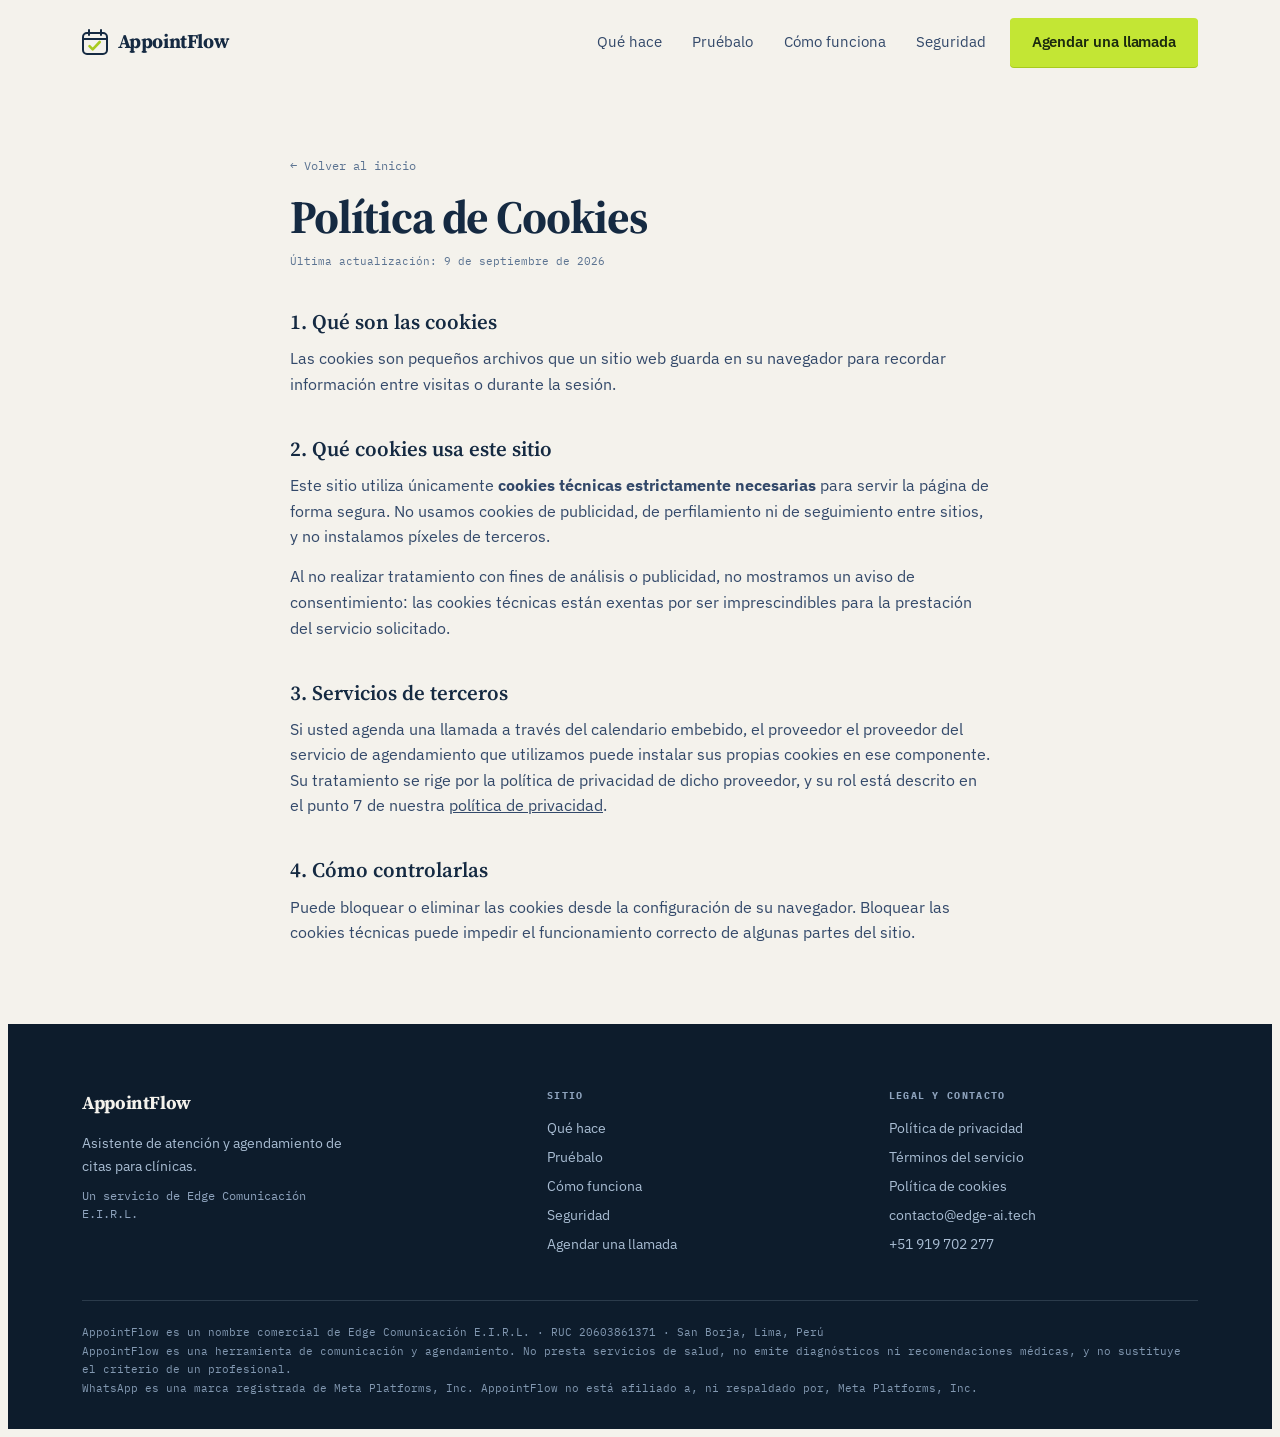
==== cookies/index.html @ dd07173b "feat: sitio público de AppointFlow Sitio estático en español para appointflow.edge-ai.tech: portada " ====
<!doctype html>
<html lang="es">
<head>
<meta charset="utf-8">
<meta name="viewport" content="width=device-width, initial-scale=1">
<title>Política de Cookies — AppointFlow</title>
<meta name="description" content="Política de cookies de AppointFlow. Este sitio usa únicamente cookies técnicas estrictamente necesarias.">
<link rel="canonical" href="https://appointflow.edge-ai.tech/cookies/">
<meta property="og:type" content="website">
<meta property="og:site_name" content="AppointFlow">
<meta property="og:title" content="Política de Cookies — AppointFlow">
<meta property="og:description" content="Política de cookies de AppointFlow. Este sitio usa únicamente cookies técnicas estrictamente necesarias.">
<meta property="og:url" content="https://appointflow.edge-ai.tech/cookies/">
<meta property="og:locale" content="es_PE">
<meta name="robots" content="index, follow">
<link rel="icon" href="/favicon.svg" type="image/svg+xml">
<link rel="preconnect" href="https://fonts.googleapis.com">
<link rel="preconnect" href="https://fonts.gstatic.com" crossorigin>
<link rel="stylesheet" href="https://fonts.googleapis.com/css2?family=IBM+Plex+Mono:wght@400;500&family=IBM+Plex+Sans:wght@400;500;600&family=Source+Serif+4:ital,opsz,wght@0,8..60,400;0,8..60,600;0,8..60,700;1,8..60,400&display=swap">
<link rel="stylesheet" href="/assets/styles.css">
</head>
<body>
<header class="site-head" id="head">
  <div class="wrap">
    <div class="head-row">
      <a class="brand" href="/">
        <svg class="mark" viewBox="0 0 26 26" aria-hidden="true">
          <rect x="1" y="4" width="24" height="21" rx="4" fill="none" stroke="#152a42" stroke-width="2"/>
          <path d="M1 10h24" stroke="#152a42" stroke-width="2"/>
          <path d="M7 1v5M19 1v5" stroke="#152a42" stroke-width="2" stroke-linecap="round"/>
          <path d="M7.5 17.2l3.2 3.2 7-7.4" fill="none" stroke="#a8ca1e" stroke-width="2.6" stroke-linecap="round" stroke-linejoin="round"/>
        </svg>
        AppointFlow
      </a>
      <nav class="nav-main" aria-label="Principal">
        <a href="/#que-hace">Qué hace</a>
        <a href="/#demo">Pruébalo</a>
        <a href="/#como-funciona">Cómo funciona</a>
        <a href="/#seguridad">Seguridad</a>
      </nav>
      <a class="btn btn-primary head-cta" href="/#contacto">Agendar una llamada</a>
      <button class="burger" id="burger" aria-label="Abrir menú" aria-expanded="false"><i></i><i></i><i></i></button>
    </div>
  </div>
  <div class="progress" id="progress"></div>
</header>
<nav class="drawer" id="drawer" aria-label="Menú">
  <a href="/#que-hace">Qué hace</a>
  <a href="/#demo">Pruébalo</a>
  <a href="/#como-funciona">Cómo funciona</a>
  <a href="/#seguridad">Seguridad</a>
  <a href="/privacidad/">Privacidad</a>
  <a class="btn btn-primary" href="/#contacto">Agendar una llamada</a>
</nav>
<div class="wrap legal">
    <a class="back" href="/">← Volver al inicio</a>
    <h1>Política de Cookies</h1>
    <span class="updated">Última actualización: 9 de septiembre de 2026</span>

    

    <h2>1. Qué son las cookies</h2>
    <p>Las cookies son pequeños archivos que un sitio web guarda en su navegador para recordar información entre visitas o durante la sesión.</p>

    <h2>2. Qué cookies usa este sitio</h2>
    <p>Este sitio utiliza únicamente <strong>cookies técnicas estrictamente necesarias</strong> para servir la página de forma segura. No usamos cookies de publicidad, de perfilamiento ni de seguimiento entre sitios, y no instalamos píxeles de terceros.</p>
    <p>Al no realizar tratamiento con fines de análisis o publicidad, no mostramos un aviso de consentimiento: las cookies técnicas están exentas por ser imprescindibles para la prestación del servicio solicitado.</p>

    <h2>3. Servicios de terceros</h2>
    <p>Si usted agenda una llamada a través del calendario embebido, el proveedor el proveedor del servicio de agendamiento que utilizamos puede instalar sus propias cookies en ese componente. Su tratamiento se rige por la política de privacidad de dicho proveedor, y su rol está descrito en el punto 7 de nuestra <a href="/privacidad/" style="text-decoration:underline">política de privacidad</a>.</p>

    <h2>4. Cómo controlarlas</h2>
    <p>Puede bloquear o eliminar las cookies desde la configuración de su navegador. Bloquear las cookies técnicas puede impedir el funcionamiento correcto de algunas partes del sitio.</p>
  </div>
<footer class="site-foot">
  <div class="wrap">
    <div class="foot-grid">
      <div>
        <div class="brand" style="font-family:var(--serif);font-weight:700;font-size:1.15rem">AppointFlow</div>
        <p style="max-width:34ch;line-height:1.6">Asistente de atención y agendamiento de citas para clínicas.</p>
        <p style="max-width:34ch;line-height:1.6;margin-top:.6rem;font-family:var(--mono);font-size:.72rem;color:var(--slate-light)">Un servicio de Edge Comunicación E.I.R.L.</p>
      </div>
      <div>
        <h4>Sitio</h4>
        <ul>
          <li><a href="/#que-hace">Qué hace</a></li>
          <li><a href="/#demo">Pruébalo</a></li>
          <li><a href="/#como-funciona">Cómo funciona</a></li>
          <li><a href="/#seguridad">Seguridad</a></li>
          <li><a href="/#contacto">Agendar una llamada</a></li>
        </ul>
      </div>
      <div>
        <h4>Legal y contacto</h4>
        <ul>
          <li><a href="/privacidad/">Política de privacidad</a></li>
          <li><a href="/terminos/">Términos del servicio</a></li>
          <li><a href="/cookies/">Política de cookies</a></li>
          <li><a href="mailto:contacto@edge-ai.tech">contacto@edge-ai.tech</a></li>
          <li><a href="tel:+51919702277">+51 919 702 277</a></li>
        </ul>
      </div>
    </div>
    <div class="legalese">
      AppointFlow es un nombre comercial de Edge Comunicación E.I.R.L. · RUC 20603861371 · San Borja, Lima, Perú<br>
      AppointFlow es una herramienta de comunicación y agendamiento. No presta servicios de salud, no emite diagnósticos ni recomendaciones médicas, y no sustituye el criterio de un profesional.<br>
      WhatsApp es una marca registrada de Meta Platforms, Inc. AppointFlow no está afiliado a, ni respaldado por, Meta Platforms, Inc.
    </div>
  </div>
</footer>
<script src="/assets/app.js" defer></script>
</body>
</html>
---- assets/styles.css ----
/* ============================================================
   AppointFlow — sitio público. Prototipo de diseño.
   Compromiso deliberado con un solo mundo visual (crema claro):
   el sitio real no cambia con el tema del sistema operativo.
   ============================================================ */
:root{
  --cream:#f4f2ec;
  --cream-deep:#ebe8df;
  --paper:#fbfaf8;
  --navy:#152a42;
  --navy-deep:#0d1c2c;
  --navy-raised:#1b3350;
  --slate:#5b7391;
  --slate-light:#8ea3bd;
  --lime:#c3e634;
  --lime-deep:#a8ca1e;
  --lime-ink:#1b2a0e;
  --rule:rgb(21 42 66 / 11%);
  --rule-mid:rgb(21 42 66 / 20%);
  --rule-dark:rgb(196 214 236 / 16%);
  --ok:#2f7d57;

  --serif:"Source Serif 4","Iowan Old Style",Palatino,Georgia,serif;
  --sans:"IBM Plex Sans",-apple-system,BlinkMacSystemFont,"Segoe UI",Roboto,sans-serif;
  --mono:"IBM Plex Mono",ui-monospace,SFMono-Regular,Menlo,monospace;

  --pad:clamp(1.15rem,4vw,2rem);
  --wide:1180px;
}

*{box-sizing:border-box}
body{
  background:var(--cream);
  color:var(--navy);
  font-family:var(--sans);
  font-size:17px;
  line-height:1.6;
  -webkit-font-smoothing:antialiased;
  overflow-x:hidden;
}
a{color:inherit;text-decoration:none}
button{font:inherit;color:inherit;border:0;background:none;cursor:pointer}
:focus-visible{outline:2px solid var(--navy);outline-offset:3px;border-radius:2px}
h1,h2,h3,h4{margin:0;text-wrap:balance}
p{margin:0}
ul,ol{margin:0;padding:0;list-style:none}

.wrap{max-width:var(--wide);margin:0 auto;padding:0 var(--pad)}
.eyebrow{
  font-family:var(--mono);font-size:.68rem;letter-spacing:.16em;
  text-transform:uppercase;color:var(--slate);
}
.h2{font-family:var(--serif);font-weight:600;font-size:clamp(1.85rem,4.4vw,3rem);line-height:1.08;letter-spacing:-.022em}
.lede{font-family:var(--serif);font-size:clamp(1.05rem,2.1vw,1.24rem);line-height:1.55;color:#33496a;max-width:56ch}

/* ---------- botones ---------- */
.btn{
  display:inline-flex;align-items:center;gap:.5rem;
  font-weight:600;font-size:.94rem;letter-spacing:-.005em;
  padding:.78rem 1.35rem;border-radius:4px;
  transition:transform .18s cubic-bezier(.2,.8,.3,1),box-shadow .18s ease,background-color .18s ease;
  will-change:transform;
}
.btn-primary{background:var(--lime);color:var(--lime-ink);box-shadow:0 1px 0 var(--lime-deep)}
.btn-primary:hover{background:#cfef4d;transform:translateY(-2px);box-shadow:0 6px 18px rgb(163 200 30 / 38%)}
.btn-primary:active{transform:translateY(0)}
.btn-ghost{box-shadow:inset 0 0 0 1px var(--rule-mid)}
.btn-ghost:hover{box-shadow:inset 0 0 0 1px var(--navy);transform:translateY(-2px)}
.btn-ghost:active{transform:translateY(0)}
.btn .arrow{transition:transform .2s ease}
.btn:hover .arrow{transform:translateX(3px)}


/* ---------- cabecera ---------- */
.site-head{
  position:sticky;top:0;z-index:60;
  background:rgb(244 242 236 / 88%);
  backdrop-filter:saturate(1.4) blur(12px);
  -webkit-backdrop-filter:saturate(1.4) blur(12px);
  border-bottom:1px solid transparent;
  transition:border-color .25s ease,box-shadow .25s ease;
}
.site-head.stuck{border-bottom-color:var(--rule);box-shadow:0 1px 24px rgb(21 42 66 / 6%)}
.head-row{display:flex;align-items:center;gap:1.5rem;height:68px;transition:height .25s ease}
.site-head.stuck .head-row{height:60px}
.brand{display:flex;align-items:center;gap:.6rem;font-family:var(--serif);font-weight:700;font-size:1.22rem;letter-spacing:-.02em;flex:none}
.mark{width:26px;height:26px;flex:none;display:block}
.nav-main{display:none;gap:1.9rem;margin-left:auto;font-size:.92rem}
.nav-main a{position:relative;padding:.2rem 0;color:#33496a;transition:color .18s ease}
.nav-main a::after{
  content:"";position:absolute;left:0;right:0;bottom:-2px;height:2px;
  background:var(--lime);transform:scaleX(0);transform-origin:left;
  transition:transform .26s cubic-bezier(.2,.8,.3,1);
}
.nav-main a:hover{color:var(--navy)}
.nav-main a:hover::after{transform:scaleX(1)}
.head-cta{display:none}
.burger{margin-left:auto;display:flex;flex-direction:column;gap:5px;padding:.5rem}
.burger i{display:block;width:22px;height:2px;background:var(--navy);transition:transform .3s ease,opacity .2s ease}
.nav-open .burger i:nth-child(1){transform:translateY(7px) rotate(45deg)}
.nav-open .burger i:nth-child(2){opacity:0}
.nav-open .burger i:nth-child(3){transform:translateY(-7px) rotate(-45deg)}
@media(min-width:900px){
  .nav-main{display:flex}
  .head-cta{display:inline-flex}
  .burger{display:none}
}
.progress{height:2px;background:var(--lime);width:0;transition:width .1s linear}

/* menú móvil */
.drawer{
  position:fixed;inset:0 0 0 0;z-index:55;background:var(--cream);
  padding:6rem var(--pad) 2rem;
  transform:translateY(-100%);transition:transform .42s cubic-bezier(.4,0,.1,1);
  display:flex;flex-direction:column;gap:.4rem;
}
.nav-open .drawer{transform:translateY(0)}
.drawer a{font-family:var(--serif);font-size:1.9rem;font-weight:600;padding:.5rem 0;border-bottom:1px solid var(--rule)}
.drawer .btn{margin-top:1.4rem;align-self:flex-start}
@media(min-width:900px){.drawer{display:none}}

/* ---------- hero ---------- */
.hero{position:relative;padding:clamp(3rem,7vw,5.5rem) 0 clamp(3rem,6vw,4.5rem);overflow:hidden}
.hero::before{
  content:"";position:absolute;top:-30%;right:-10%;width:70vw;height:70vw;max-width:820px;max-height:820px;
  background:radial-gradient(circle at center,rgb(195 230 52 / 15%) 0%,rgb(195 230 52 / 0%) 62%);
  pointer-events:none;
}
.hero-grid{display:grid;gap:clamp(2.5rem,5vw,4rem);align-items:center;position:relative}
@media(min-width:960px){.hero-grid{grid-template-columns:1.02fr .98fr}}
.hero h1{
  font-family:var(--serif);font-weight:700;
  font-size:clamp(2.5rem,6.2vw,4.3rem);line-height:1.02;letter-spacing:-.03em;
  margin:1rem 0 0;
}
.hero h1 em{font-style:normal;position:relative;white-space:nowrap}
.hero h1 em::after{
  content:"";position:absolute;left:-.06em;right:-.06em;bottom:.06em;height:.34em;
  background:var(--lime);z-index:-1;transform:scaleX(0);transform-origin:left;
  animation:swipe .8s cubic-bezier(.2,.8,.3,1) .75s forwards;
}
@keyframes swipe{to{transform:scaleX(1)}}
.hero .lede{margin-top:1.4rem}
.hero-actions{display:flex;flex-wrap:wrap;gap:.75rem;margin-top:2rem}
.trust{
  display:flex;align-items:center;gap:.6rem;margin-top:1.8rem;
  font-family:var(--mono);font-size:.72rem;color:var(--slate);letter-spacing:.01em;
  max-width:46ch;line-height:1.5;
}
.trust svg{flex:none}

/* animación de entrada */
.rise{opacity:0;transform:translateY(14px);animation:rise .7s cubic-bezier(.2,.8,.3,1) forwards}
@keyframes rise{to{opacity:1;transform:none}}
.d1{animation-delay:.05s}.d2{animation-delay:.15s}.d3{animation-delay:.28s}.d4{animation-delay:.4s}.d5{animation-delay:.52s}

/* ---------- panel de conversación ---------- */
.chat{
  background:var(--paper);border:1px solid var(--rule-mid);border-radius:12px;
  box-shadow:0 22px 60px -28px rgb(21 42 66 / 32%),0 2px 6px rgb(21 42 66 / 5%);
  overflow:hidden;display:flex;flex-direction:column;
}
.chat-head{
  display:flex;align-items:center;gap:.7rem;padding:.8rem 1rem;
  border-bottom:1px solid var(--rule);background:var(--cream-deep);
}
.avatar{
  width:32px;height:32px;border-radius:50%;flex:none;background:var(--navy);
  color:var(--cream);display:grid;place-items:center;
  font-family:var(--serif);font-size:.85rem;font-weight:600;
}
.chat-head b{font-size:.9rem;font-weight:600;display:block;line-height:1.2}
.chat-head span{font-family:var(--mono);font-size:.66rem;color:var(--slate)}
.live{margin-left:auto;display:flex;align-items:center;gap:.4rem;font-family:var(--mono);font-size:.62rem;color:var(--slate);letter-spacing:.08em}
.dot-live{width:6px;height:6px;border-radius:50%;background:var(--ok);animation:pulse 2.2s ease-in-out infinite}
@keyframes pulse{0%,100%{opacity:1;transform:scale(1)}50%{opacity:.45;transform:scale(.82)}}

.stream{padding:1.1rem 1rem;display:flex;flex-direction:column;gap:.55rem;min-height:392px;justify-content:flex-end}
.msg{max-width:84%;padding:.6rem .85rem;border-radius:12px;font-size:.9rem;line-height:1.45;position:relative;animation:pop .42s cubic-bezier(.2,.9,.3,1)}
@keyframes pop{from{opacity:0;transform:translateY(9px) scale(.985)}to{opacity:1;transform:none}}
.msg.in{align-self:flex-start;background:var(--cream-deep);border-bottom-left-radius:4px}
.msg.out{align-self:flex-end;background:var(--navy);color:#eef3f8;border-bottom-right-radius:4px}
.msg time{display:block;font-family:var(--mono);font-size:.6rem;opacity:.55;margin-top:.3rem}
.msg.out .badge{
  display:inline-block;margin-top:.4rem;font-family:var(--mono);font-size:.58rem;
  letter-spacing:.08em;color:var(--lime);border:1px solid rgb(195 230 52 / 35%);
  border-radius:3px;padding:.1rem .35rem;
}
.typing{align-self:flex-start;display:flex;gap:4px;padding:.75rem .9rem;background:var(--cream-deep);border-radius:12px;border-bottom-left-radius:4px;animation:pop .3s ease}
.typing i{width:6px;height:6px;border-radius:50%;background:var(--slate);animation:bounce 1.25s infinite}
.typing i:nth-child(2){animation-delay:.16s}
.typing i:nth-child(3){animation-delay:.32s}
@keyframes bounce{0%,60%,100%{transform:translateY(0);opacity:.45}30%{transform:translateY(-5px);opacity:1}}

.receipt{
  align-self:stretch;margin-top:.35rem;border:1px solid var(--rule-mid);border-left:3px solid var(--lime);
  background:var(--cream);border-radius:6px;padding:.7rem .85rem;animation:pop .5s cubic-bezier(.2,.9,.3,1);
}
.receipt b{display:block;font-family:var(--mono);font-size:.62rem;letter-spacing:.12em;text-transform:uppercase;color:var(--slate);margin-bottom:.35rem}
.receipt ul{display:grid;gap:.22rem;font-size:.82rem}
.receipt li{display:flex;gap:.5rem;align-items:baseline}
.receipt li::before{content:"✓";color:var(--ok);font-size:.8rem;flex:none}
.chat-foot{
  border-top:1px solid var(--rule);padding:.6rem 1rem;display:flex;align-items:center;gap:.7rem;
  font-family:var(--mono);font-size:.66rem;color:var(--slate);
}
.chat-foot button{margin-left:auto;font-family:var(--mono);font-size:.66rem;color:var(--navy);text-decoration:underline;display:flex;align-items:center;gap:.35rem}

/* ---------- franja problema ---------- */
.strip{border-top:1px solid var(--rule);border-bottom:1px solid var(--rule);padding:clamp(2.6rem,5vw,4rem) 0;background:var(--cream-deep)}
.strip-grid{display:grid;gap:clamp(1.6rem,3vw,3rem)}
@media(min-width:820px){.strip-grid{grid-template-columns:.95fr 1.05fr;align-items:start}}
.strip p{font-size:1rem;color:#3a5171;max-width:62ch}
.strip p + p{margin-top:.9rem}

/* ---------- secciones ---------- */
.sec{padding:clamp(3.4rem,7vw,6rem) 0}
.sec-top{max-width:62ch;margin-bottom:clamp(2rem,4vw,3rem)}
.sec-top .h2{margin-top:.7rem}
.sec-top .lede{margin-top:1rem}

/* tarjetas capacidad */
.caps{display:grid;gap:1px;background:var(--rule-mid);border:1px solid var(--rule-mid);border-radius:10px;overflow:hidden}
@media(min-width:700px){.caps{grid-template-columns:1fr 1fr}}
@media(min-width:1040px){
  .caps{grid-template-columns:repeat(6,1fr)}
  .cap:nth-child(1),.cap:nth-child(2),.cap:nth-child(3){grid-column:span 2}
  .cap:nth-child(4),.cap:nth-child(5){grid-column:span 3}
}
.cap{background:var(--paper);padding:1.6rem 1.5rem;position:relative;transition:background-color .3s ease}
.cap:hover{background:#fff}
.cap .n{font-family:var(--mono);font-size:.66rem;letter-spacing:.12em;color:var(--slate)}
.cap h3{font-family:var(--serif);font-size:1.2rem;font-weight:600;margin:.7rem 0 .5rem;line-height:1.25}
.cap p{font-size:.93rem;color:#3f5675;line-height:1.55}
.cap::after{
  content:"";position:absolute;left:0;top:0;bottom:0;width:3px;background:var(--lime);
  transform:scaleY(0);transform-origin:top;transition:transform .35s cubic-bezier(.2,.8,.3,1);
}
.cap:hover::after{transform:scaleY(1)}

/* ---------- demo interactivo ---------- */
.demo-grid{display:grid;gap:clamp(1.5rem,3vw,2.5rem);align-items:start}
@media(min-width:900px){.demo-grid{grid-template-columns:1fr 1fr}}
.chips{display:flex;flex-wrap:wrap;gap:.5rem;margin-top:1.2rem}
.chip{
  border:1px solid var(--rule-mid);border-radius:999px;padding:.42rem .9rem;
  font-size:.85rem;background:var(--paper);
  transition:border-color .2s ease,transform .18s ease,background-color .2s ease;
}
.chip:hover:not(:disabled){border-color:var(--navy);transform:translateY(-2px)}
.chip:disabled{opacity:.32;cursor:default}
.hint{font-family:var(--mono);font-size:.68rem;color:var(--slate);margin-top:1.1rem;line-height:1.6}

/* agenda */
.slots{display:grid;grid-template-columns:repeat(auto-fill,minmax(96px,1fr));gap:.45rem;margin-top:1rem}
.slot{
  border:1px solid var(--rule-mid);border-radius:5px;padding:.55rem .3rem;text-align:center;
  font-family:var(--mono);font-size:.78rem;background:var(--paper);
  transition:all .2s cubic-bezier(.2,.8,.3,1);
}
.slot:hover:not(:disabled){border-color:var(--navy);transform:translateY(-2px)}
.slot:disabled{opacity:.3;cursor:default;text-decoration:line-through}
.slot.taken{background:var(--navy);color:var(--lime);border-color:var(--navy);transform:none}
.slot-day{font-family:var(--mono);font-size:.64rem;letter-spacing:.1em;text-transform:uppercase;color:var(--slate);margin:1.1rem 0 .1rem}

/* ---------- pasos ---------- */
.steps{position:relative;display:grid;gap:2.4rem;padding-left:2.6rem}
.rail{position:absolute;left:9px;top:.6rem;bottom:.6rem;width:2px;background:var(--rule-mid)}
.rail i{position:absolute;inset:0 0 auto 0;height:0;background:var(--navy);display:block;transition:height .18s linear}
.step{position:relative}
.step::before{
  content:"";position:absolute;left:-2.6rem;top:.45rem;width:20px;height:20px;border-radius:50%;
  background:var(--cream);border:2px solid var(--rule-mid);transition:all .35s ease;
}
.step.on::before{border-color:var(--navy);background:var(--lime);box-shadow:0 0 0 4px rgb(195 230 52 / 25%)}
.step .n{font-family:var(--mono);font-size:.68rem;letter-spacing:.14em;color:var(--slate)}
.step h3{font-family:var(--serif);font-size:1.35rem;font-weight:600;margin:.35rem 0 .5rem}
.step p{color:#3f5675;max-width:56ch;font-size:.97rem}

/* ---------- panel oscuro ---------- */
.dark{background:var(--navy-deep);color:#e8eef5;position:relative;overflow:hidden}
.dark .eyebrow{color:var(--slate-light)}
.dark .h2{color:#f4f2ec}
.dark .lede{color:#b9cbdf}
.spot{position:absolute;width:520px;height:520px;border-radius:50%;pointer-events:none;opacity:0;
  background:radial-gradient(circle,rgb(195 230 52 / 10%) 0%,transparent 65%);
  transition:opacity .5s ease;transform:translate(-50%,-50%)}
.dark:hover .spot{opacity:1}
.app{
  margin-top:clamp(2rem,4vw,3rem);border:1px solid var(--rule-dark);border-radius:10px;
  background:var(--navy);overflow:hidden;box-shadow:0 30px 80px -40px rgb(0 0 0 / 70%);position:relative;
}
.app-bar{display:flex;align-items:center;gap:.5rem;padding:.6rem .9rem;border-bottom:1px solid var(--rule-dark);background:var(--navy-deep)}
.app-bar i{width:9px;height:9px;border-radius:50%;background:var(--rule-dark);display:block}
.app-bar span{font-family:var(--mono);font-size:.66rem;color:var(--slate-light);margin-left:.6rem}
.app-body{display:grid;gap:1px;background:var(--rule-dark)}
@media(min-width:780px){.app-body{grid-template-columns:170px 1fr}}
.app-side{background:var(--navy);padding:1rem .8rem;display:none}
@media(min-width:780px){.app-side{display:block}}
.app-side p{font-family:var(--mono);font-size:.6rem;letter-spacing:.12em;text-transform:uppercase;color:var(--slate-light);margin-bottom:.7rem}
.app-side li{font-size:.85rem;padding:.35rem .55rem;border-radius:4px;color:#b9cbdf}
.app-side li.act{background:var(--navy-raised);color:#f4f2ec;box-shadow:inset 2px 0 0 var(--lime)}
.app-main{background:var(--navy);padding:1.1rem}
.kpis{display:grid;grid-template-columns:repeat(auto-fit,minmax(120px,1fr));gap:.7rem;margin-bottom:1rem}
.kpi{border:1px solid var(--rule-dark);border-radius:6px;padding:.7rem .8rem}
.kpi b{display:block;font-family:var(--serif);font-size:1.6rem;font-weight:600;color:#f4f2ec;font-variant-numeric:tabular-nums;line-height:1.1}
.kpi span{font-family:var(--mono);font-size:.6rem;letter-spacing:.1em;text-transform:uppercase;color:var(--slate-light)}
.rows{border:1px solid var(--rule-dark);border-radius:6px;overflow:hidden}
.row{display:grid;grid-template-columns:1fr auto;gap:.8rem;padding:.6rem .8rem;align-items:center;border-bottom:1px solid var(--rule-dark);font-size:.85rem}
.row:last-child{border-bottom:0}
.row .who{color:#e8eef5}
.row .what{font-family:var(--mono);font-size:.68rem;color:var(--slate-light);display:block;margin-top:.1rem}
.pill{font-family:var(--mono);font-size:.6rem;letter-spacing:.07em;padding:.2rem .5rem;border-radius:3px;white-space:nowrap}
.pill.b{background:rgb(195 230 52 / 15%);color:var(--lime)}
.pill.g{background:rgb(47 125 87 / 22%);color:#79d2a5}
.pill.n{background:rgb(196 214 236 / 12%);color:var(--slate-light)}
.figcap{font-family:var(--mono);font-size:.64rem;color:var(--slate-light);margin-top:.8rem;letter-spacing:.02em}

/* ---------- seguridad ---------- */
.secure{display:grid;gap:0;border-top:1px solid var(--rule-mid)}
.secure li{
  display:grid;gap:.3rem .0;padding:1.35rem 0;border-bottom:1px solid var(--rule);
  transition:padding-left .3s cubic-bezier(.2,.8,.3,1);
}
@media(min-width:760px){
  .secure li{grid-template-columns:15rem minmax(0,1fr);gap:2rem;align-items:baseline}
  .secure li:hover{padding-left:.7rem}
}
.secure h3{font-family:var(--serif);font-size:1.12rem;font-weight:600}
.secure p{color:#3f5675;font-size:.95rem}

/* ---------- público ---------- */
.tags{display:flex;flex-wrap:wrap;gap:.55rem;margin-top:1.6rem}
.tags li{
  font-family:var(--mono);font-size:.78rem;padding:.4rem .8rem;
  border:1px solid var(--rule-mid);border-radius:999px;color:#3f5675;
  transition:transform .2s ease,border-color .2s ease;
}
.tags li:hover{transform:translateY(-2px);border-color:var(--navy)}

/* ---------- faq ---------- */
.faq{border-top:1px solid var(--rule-mid)}
.faq details{border-bottom:1px solid var(--rule)}
.faq summary{
  list-style:none;cursor:pointer;padding:1.15rem 2.4rem 1.15rem 0;position:relative;
  font-family:var(--serif);font-size:1.1rem;font-weight:600;line-height:1.35;
}
.faq summary::-webkit-details-marker{display:none}
.faq summary::after{
  content:"";position:absolute;right:.45rem;top:1.5rem;width:11px;height:11px;
  border-right:2px solid var(--slate);border-bottom:2px solid var(--slate);
  transform:rotate(45deg);transition:transform .3s cubic-bezier(.2,.8,.3,1);
}
.faq details[open] summary::after{transform:rotate(-135deg)}
.faq .ans{overflow:hidden}
.faq .ans p{padding:0 0 1.25rem;color:#3f5675;font-size:.97rem;max-width:64ch}
.faq details[open] .ans{animation:open .35s cubic-bezier(.2,.8,.3,1)}
@keyframes open{from{opacity:0;transform:translateY(-6px)}to{opacity:1;transform:none}}

/* ---------- cta final ---------- */
.cta-sec{background:var(--navy);color:#f4f2ec;border-radius:0}
.cta-grid{display:grid;gap:2.4rem;align-items:center;padding:clamp(3rem,6vw,5rem) 0}
@media(min-width:880px){.cta-grid{grid-template-columns:1.1fr .9fr}}
.cta-sec .h2{color:#f4f2ec}
.cta-sec p{color:#b9cbdf}
.cta-card{background:var(--navy-raised);border:1px solid var(--rule-dark);border-radius:10px;padding:1.4rem}
.cta-card b{font-family:var(--mono);font-size:.64rem;letter-spacing:.12em;text-transform:uppercase;color:var(--slate-light);display:block;margin-bottom:.9rem}
.cta-card .line{display:flex;justify-content:space-between;gap:1rem;padding:.55rem 0;border-bottom:1px solid var(--rule-dark);font-size:.9rem}
.cta-card .line:last-of-type{border-bottom:0}
.cta-card .line span{font-family:var(--mono);font-size:.8rem;color:#dfe8f2}
.cta-card .btn{width:100%;justify-content:center;margin-top:1.1rem}

/* ---------- pie ---------- */
.site-foot{background:var(--navy-deep);color:#a9bdd3;padding:clamp(2.6rem,5vw,4rem) 0 2rem;font-size:.88rem}
.foot-grid{display:grid;gap:2rem}
@media(min-width:760px){.foot-grid{grid-template-columns:1.4fr 1fr 1fr}}
.site-foot h4{font-family:var(--mono);font-size:.63rem;letter-spacing:.13em;text-transform:uppercase;color:var(--slate-light);margin-bottom:.8rem}
.site-foot li{margin-bottom:.4rem}
.site-foot a:hover{color:var(--lime)}
.site-foot .brand{color:#f4f2ec;margin-bottom:.9rem}
.legalese{
  margin-top:2.4rem;padding-top:1.4rem;border-top:1px solid var(--rule-dark);
  font-family:var(--mono);font-size:.66rem;line-height:1.75;color:#8298b1;
}
.ph{background:none;border:0;padding:0}

/* ---------- vistas legales ---------- */
.view{display:none;animation:fade .35s ease}
.view.on{display:block}
@keyframes fade{from{opacity:0;transform:translateY(8px)}to{opacity:1;transform:none}}
.legal{max-width:70ch;padding:clamp(2.6rem,6vw,4.5rem) 0 4rem}
.legal h1{font-family:var(--serif);font-size:clamp(2rem,5vw,2.9rem);font-weight:700;letter-spacing:-.025em;line-height:1.06;margin:.9rem 0 .7rem}
.legal .updated{font-family:var(--mono);font-size:.7rem;color:var(--slate);margin-bottom:2.4rem;display:block}
.legal h2{font-family:var(--serif);font-size:1.3rem;font-weight:600;margin:2.4rem 0 .7rem;line-height:1.25}
.legal h3{font-family:var(--sans);font-size:.95rem;font-weight:600;margin:1.5rem 0 .45rem}
.legal p{margin-bottom:.9rem;color:#33496a;font-size:1rem}
.legal ul{list-style:disc;padding-left:1.2rem;margin-bottom:1rem}
.legal li{margin-bottom:.4rem;color:#33496a}
.legal li::marker{color:var(--slate)}
.legal .back{font-family:var(--mono);font-size:.72rem;color:var(--slate);display:inline-flex;gap:.4rem;align-items:center}
.legal .back:hover{color:var(--navy)}
.legal .callout{border-left:3px solid var(--lime);background:var(--cream-deep);padding:1rem 1.2rem;margin:1.6rem 0;font-size:.95rem}

/* revelado al hacer scroll — visible por defecto si no hay JS */
.js [data-rev]{opacity:0;transform:translateY(18px)}
.js [data-rev].seen{opacity:1;transform:none;transition:opacity .65s ease,transform .65s cubic-bezier(.2,.8,.3,1)}

@media(prefers-reduced-motion:reduce){
  *,*::before,*::after{animation-duration:.01ms !important;animation-iteration-count:1 !important;transition-duration:.01ms !important;scroll-behavior:auto !important}
  .js [data-rev]{opacity:1;transform:none}
  .hero h1 em::after{transform:scaleX(1)}
}
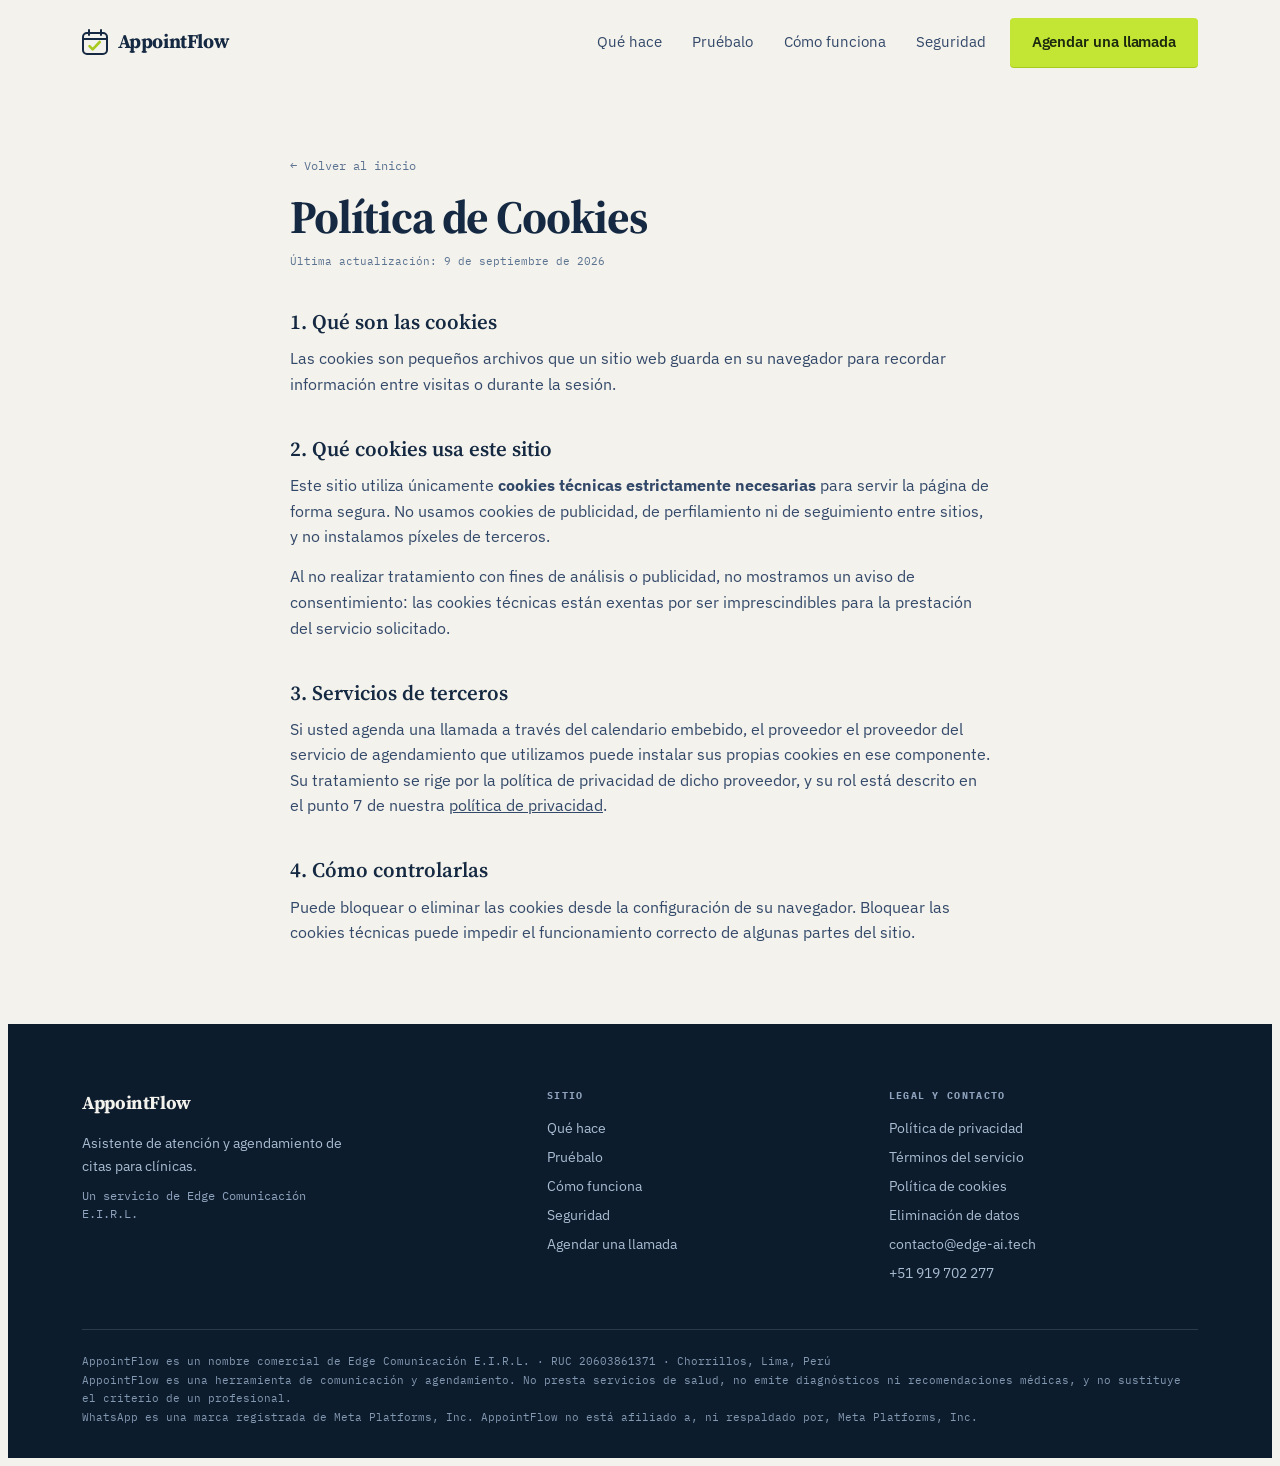
==== commit 9dd61cf0: "legal: corregir el domicilio a Chorrillos, Lima Las cuatro páginas legales declaraban San Borja, per" ====
--- a/cookies/index.html
+++ b/cookies/index.html
@@ -96,13 +96,14 @@
           <li><a href="/privacidad/">Política de privacidad</a></li>
           <li><a href="/terminos/">Términos del servicio</a></li>
           <li><a href="/cookies/">Política de cookies</a></li>
+          <li><a href="/eliminacion-de-datos/">Eliminación de datos</a></li>
           <li><a href="mailto:contacto@edge-ai.tech">contacto@edge-ai.tech</a></li>
           <li><a href="tel:+51919702277">+51 919 702 277</a></li>
         </ul>
       </div>
     </div>
     <div class="legalese">
-      AppointFlow es un nombre comercial de Edge Comunicación E.I.R.L. · RUC 20603861371 · San Borja, Lima, Perú<br>
+      AppointFlow es un nombre comercial de Edge Comunicación E.I.R.L. · RUC 20603861371 · Chorrillos, Lima, Perú<br>
       AppointFlow es una herramienta de comunicación y agendamiento. No presta servicios de salud, no emite diagnósticos ni recomendaciones médicas, y no sustituye el criterio de un profesional.<br>
       WhatsApp es una marca registrada de Meta Platforms, Inc. AppointFlow no está afiliado a, ni respaldado por, Meta Platforms, Inc.
     </div>
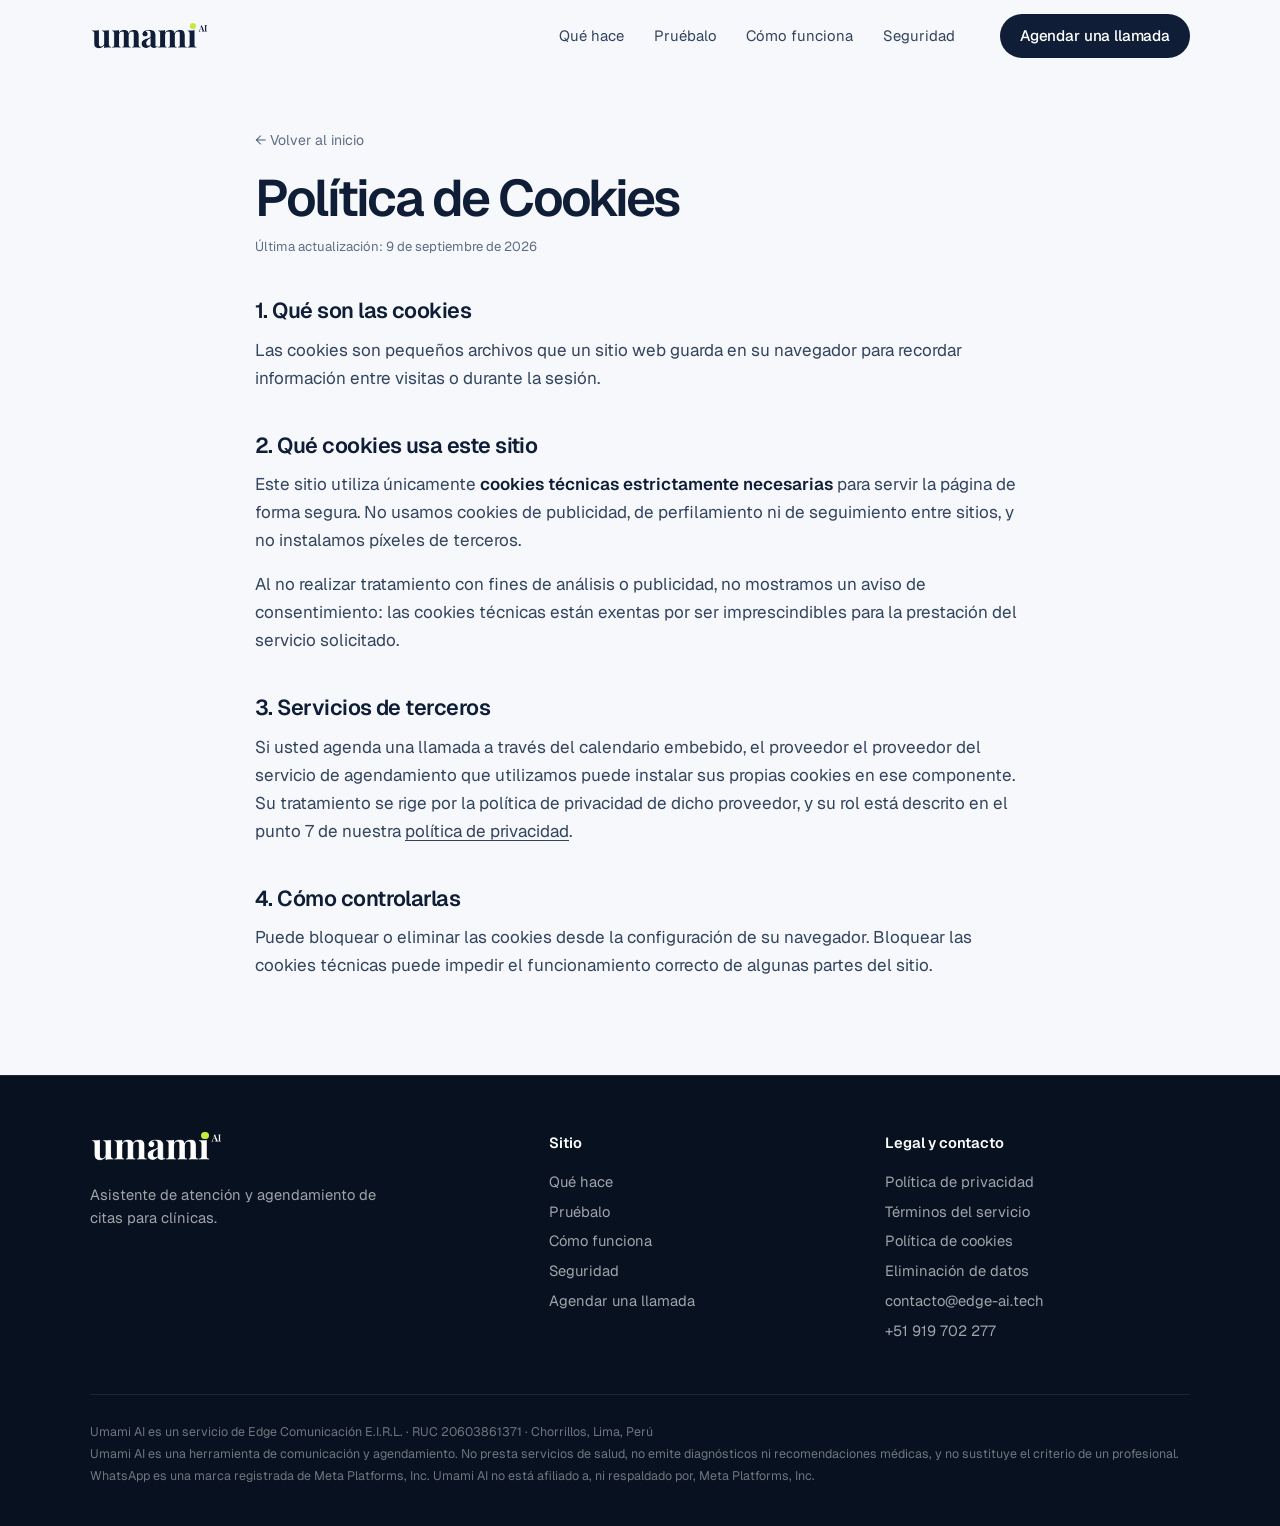
==== commit 0e5acc66: "Redesign the public site under the Umami AI brand - New visual system: Geist type, navy and lime fro" ====
--- a/cookies/index.html
+++ b/cookies/index.html
@@ -13,34 +13,26 @@
 <meta property="og:url" content="https://appointflow.edge-ai.tech/cookies/">
 <meta property="og:locale" content="es_PE">
 <meta name="robots" content="index, follow">
-<link rel="icon" href="/favicon.svg" type="image/svg+xml">
+<link rel="icon" href="/assets/brand/umami-ai-favicon.png" type="image/png">
+<link rel="apple-touch-icon" href="/assets/brand/umami-ai-icon.png">
 <link rel="preconnect" href="https://fonts.googleapis.com">
 <link rel="preconnect" href="https://fonts.gstatic.com" crossorigin>
-<link rel="stylesheet" href="https://fonts.googleapis.com/css2?family=IBM+Plex+Mono:wght@400;500&family=IBM+Plex+Sans:wght@400;500;600&family=Source+Serif+4:ital,opsz,wght@0,8..60,400;0,8..60,600;0,8..60,700;1,8..60,400&display=swap">
+<link rel="stylesheet" href="https://fonts.googleapis.com/css2?family=Geist:wght@300..700&display=swap">
 <link rel="stylesheet" href="/assets/styles.css">
 </head>
 <body>
+<a class="skip" href="#main">Saltar al contenido</a>
 <header class="site-head" id="head">
-  <div class="wrap">
-    <div class="head-row">
-      <a class="brand" href="/">
-        <svg class="mark" viewBox="0 0 26 26" aria-hidden="true">
-          <rect x="1" y="4" width="24" height="21" rx="4" fill="none" stroke="#152a42" stroke-width="2"/>
-          <path d="M1 10h24" stroke="#152a42" stroke-width="2"/>
-          <path d="M7 1v5M19 1v5" stroke="#152a42" stroke-width="2" stroke-linecap="round"/>
-          <path d="M7.5 17.2l3.2 3.2 7-7.4" fill="none" stroke="#a8ca1e" stroke-width="2.6" stroke-linecap="round" stroke-linejoin="round"/>
-        </svg>
-        AppointFlow
-      </a>
-      <nav class="nav-main" aria-label="Principal">
-        <a href="/#que-hace">Qué hace</a>
-        <a href="/#demo">Pruébalo</a>
-        <a href="/#como-funciona">Cómo funciona</a>
-        <a href="/#seguridad">Seguridad</a>
-      </nav>
-      <a class="btn btn-primary head-cta" href="/#contacto">Agendar una llamada</a>
-      <button class="burger" id="burger" aria-label="Abrir menú" aria-expanded="false"><i></i><i></i><i></i></button>
-    </div>
+  <div class="wrap head-row">
+    <a class="brand" href="/" aria-label="Umami AI, inicio"><span class="wordmark" aria-hidden="true"><i></i></span></a>
+    <nav class="nav-main" aria-label="Principal">
+      <a href="/#que-hace">Qué hace</a>
+      <a href="/#demo">Pruébalo</a>
+      <a href="/#como-funciona">Cómo funciona</a>
+      <a href="/#seguridad">Seguridad</a>
+    </nav>
+    <a class="btn btn-primary head-cta" href="/#contacto">Agendar una llamada</a>
+    <button class="burger" id="burger" aria-label="Abrir menú" aria-expanded="false" aria-controls="drawer"><i></i><i></i></button>
   </div>
   <div class="progress" id="progress"></div>
 </header>
@@ -52,7 +44,7 @@
   <a href="/privacidad/">Privacidad</a>
   <a class="btn btn-primary" href="/#contacto">Agendar una llamada</a>
 </nav>
-<div class="wrap legal">
+<main id="main" class="wrap legal">
     <a class="back" href="/">← Volver al inicio</a>
     <h1>Política de Cookies</h1>
     <span class="updated">Última actualización: 9 de septiembre de 2026</span>
@@ -71,14 +63,13 @@
 
     <h2>4. Cómo controlarlas</h2>
     <p>Puede bloquear o eliminar las cookies desde la configuración de su navegador. Bloquear las cookies técnicas puede impedir el funcionamiento correcto de algunas partes del sitio.</p>
-  </div>
-<footer class="site-foot">
+  </main>
+<footer class="site-foot" data-theme="dark">
   <div class="wrap">
     <div class="foot-grid">
       <div>
-        <div class="brand" style="font-family:var(--serif);font-weight:700;font-size:1.15rem">AppointFlow</div>
-        <p style="max-width:34ch;line-height:1.6">Asistente de atención y agendamiento de citas para clínicas.</p>
-        <p style="max-width:34ch;line-height:1.6;margin-top:.6rem;font-family:var(--mono);font-size:.72rem;color:var(--slate-light)">Un servicio de Edge Comunicación E.I.R.L.</p>
+        <span class="wordmark wordmark-light" role="img" aria-label="Umami AI"><i></i></span>
+        <p class="foot-tag">Asistente de atención y agendamiento de citas para clínicas.</p>
       </div>
       <div>
         <h4>Sitio</h4>
@@ -103,9 +94,9 @@
       </div>
     </div>
     <div class="legalese">
-      AppointFlow es un nombre comercial de Edge Comunicación E.I.R.L. · RUC 20603861371 · Chorrillos, Lima, Perú<br>
-      AppointFlow es una herramienta de comunicación y agendamiento. No presta servicios de salud, no emite diagnósticos ni recomendaciones médicas, y no sustituye el criterio de un profesional.<br>
-      WhatsApp es una marca registrada de Meta Platforms, Inc. AppointFlow no está afiliado a, ni respaldado por, Meta Platforms, Inc.
+      Umami AI es un servicio de Edge Comunicación E.I.R.L. · RUC 20603861371 · Chorrillos, Lima, Perú<br>
+      Umami AI es una herramienta de comunicación y agendamiento. No presta servicios de salud, no emite diagnósticos ni recomendaciones médicas, y no sustituye el criterio de un profesional.<br>
+      WhatsApp es una marca registrada de Meta Platforms, Inc. Umami AI no está afiliado a, ni respaldado por, Meta Platforms, Inc.
     </div>
   </div>
 </footer>
--- a/assets/styles.css
+++ b/assets/styles.css
@@ -1,412 +1,544 @@
-/* ============================================================
-   AppointFlow — sitio público. Prototipo de diseño.
-   Compromiso deliberado con un solo mundo visual (crema claro):
-   el sitio real no cambia con el tema del sistema operativo.
-   ============================================================ */
+/* Umami AI — sitio público. Sistema visual completo, sin dependencias. */
+
 :root{
-  --cream:#f4f2ec;
-  --cream-deep:#ebe8df;
-  --paper:#fbfaf8;
-  --navy:#152a42;
-  --navy-deep:#0d1c2c;
-  --navy-raised:#1b3350;
-  --slate:#5b7391;
-  --slate-light:#8ea3bd;
-  --lime:#c3e634;
-  --lime-deep:#a8ca1e;
-  --lime-ink:#1b2a0e;
-  --rule:rgb(21 42 66 / 11%);
-  --rule-mid:rgb(21 42 66 / 20%);
-  --rule-dark:rgb(196 214 236 / 16%);
-  --ok:#2f7d57;
-
-  --serif:"Source Serif 4","Iowan Old Style",Palatino,Georgia,serif;
-  --sans:"IBM Plex Sans",-apple-system,BlinkMacSystemFont,"Segoe UI",Roboto,sans-serif;
-  --mono:"IBM Plex Mono",ui-monospace,SFMono-Regular,Menlo,monospace;
-
-  --pad:clamp(1.15rem,4vw,2rem);
-  --wide:1180px;
-}
-
-*{box-sizing:border-box}
+  --ink:#0F1E36;        /* azul marino del logo: texto y superficies fuertes */
+  --ink-2:#33445E;      /* texto secundario sobre claro */
+  --slate:#5E6E86;      /* texto terciario, notas */
+  --mist:#E3E9F1;       /* bordes y separadores */
+  --paper:#F6F8FB;      /* fondo base, frío */
+  --tint:#EEF2F8;       /* secciones alternas */
+  --white:#FFFFFF;
+  --night:#07111F;      /* secciones oscuras */
+  --night-2:#0E1C31;
+  --night-line:rgba(255,255,255,.09);
+  --lime:#C8EA3B;       /* el punto de la marca: solo acento, nunca texto sobre claro */
+  --lime-ink:#1D2A06;
+  --blue:#3F69E0;
+
+  --sans:"Geist",ui-sans-serif,system-ui,-apple-system,"Segoe UI",sans-serif;
+
+  --wrap:1180px;
+  --pad:clamp(1.25rem,4vw,2.5rem);
+  --r:16px; --r-lg:26px;
+
+  /* resortes: amortiguado 0.85 (interacción) y crítico 1.0 (revelados) */
+  --spring:cubic-bezier(.2,.9,.25,1.04);
+  --settle:cubic-bezier(.22,1,.36,1);
+}
+@supports (transition-timing-function:linear(0,1)){
+  :root{
+    --spring:linear(0, 0.0257, 0.0861, 0.1672, 0.2586, 0.3443, 0.4366, 0.5236, 0.6031, 0.668, 0.7309, 0.785, 0.8309, 0.8692, 0.8981, 0.9242, 0.945, 0.9614, 0.9732, 0.9831, 0.9905, 0.9959, 0.9997, 1.0021, 1.0038, 1.0048, 1.0052, 1.0053, 1.0051, 1.0048, 1.0043, 1.0038, 1.0034, 1.0029, 1.0024, 1.002, 1.0017, 1.0014, 1.0011, 1.0009, 1);
+    --settle:linear(0, 0.0306, 0.0918, 0.1779, 0.2631, 0.3483, 0.4376, 0.5126, 0.587, 0.6469, 0.6996, 0.7497, 0.7888, 0.8223, 0.8536, 0.8775, 0.8996, 0.9163, 0.9304, 0.9433, 0.953, 0.961, 0.9684, 0.9739, 0.9788, 0.9825, 0.9856, 0.9884, 0.9904, 0.9921, 0.9936, 0.9948, 0.9958, 0.9965, 0.9972, 0.9977, 0.9981, 0.9985, 0.9988, 0.999, 1);
+  }
+}
+
+/* ---------- base ---------- */
+*,*::before,*::after{box-sizing:border-box;margin:0;padding:0}
+html{-webkit-text-size-adjust:100%;scroll-behavior:smooth;scroll-padding-top:88px}
 body{
-  background:var(--cream);
-  color:var(--navy);
-  font-family:var(--sans);
-  font-size:17px;
-  line-height:1.6;
-  -webkit-font-smoothing:antialiased;
-  overflow-x:hidden;
-}
+  font-family:var(--sans);font-size:1.0625rem;line-height:1.55;color:var(--ink);
+  background:var(--paper);-webkit-font-smoothing:antialiased;text-rendering:optimizeLegibility;
+  overflow-x:clip;
+}
+img,svg{display:block;max-width:100%}
 a{color:inherit;text-decoration:none}
-button{font:inherit;color:inherit;border:0;background:none;cursor:pointer}
-:focus-visible{outline:2px solid var(--navy);outline-offset:3px;border-radius:2px}
-h1,h2,h3,h4{margin:0;text-wrap:balance}
-p{margin:0}
-ul,ol{margin:0;padding:0;list-style:none}
-
-.wrap{max-width:var(--wide);margin:0 auto;padding:0 var(--pad)}
-.eyebrow{
-  font-family:var(--mono);font-size:.68rem;letter-spacing:.16em;
-  text-transform:uppercase;color:var(--slate);
-}
-.h2{font-family:var(--serif);font-weight:600;font-size:clamp(1.85rem,4.4vw,3rem);line-height:1.08;letter-spacing:-.022em}
-.lede{font-family:var(--serif);font-size:clamp(1.05rem,2.1vw,1.24rem);line-height:1.55;color:#33496a;max-width:56ch}
+button{font:inherit;color:inherit;background:none;border:0;cursor:pointer}
+ul,ol{list-style:none}
+:focus-visible{outline:2px solid var(--blue);outline-offset:3px;border-radius:6px}
+.dark :focus-visible,.cta-sec :focus-visible,.statement :focus-visible,.site-foot :focus-visible{outline-color:var(--lime)}
+.wrap{max-width:var(--wrap);margin:0 auto;padding:0 var(--pad)}
+.skip{position:absolute;left:1rem;top:-3rem;z-index:100;background:var(--ink);color:#fff;padding:.6rem 1rem;border-radius:999px}
+.skip:focus{top:1rem}
+
+/* ---------- tipo ---------- */
+.h2{
+  font-size:clamp(2rem,4.6vw,3.5rem);font-weight:600;line-height:1.02;letter-spacing:-.042em;
+  max-width:18ch;text-wrap:balance;
+}
+.lede{font-size:clamp(1.05rem,1.4vw,1.2rem);line-height:1.55;color:var(--ink-2);max-width:56ch;text-wrap:pretty}
+.kicker{
+  display:inline-flex;align-items:center;gap:.55rem;font-size:.95rem;font-weight:500;
+  color:var(--ink-2);letter-spacing:-.005em;margin-bottom:1.1rem;
+}
+.dot{width:.5rem;height:.5rem;border-radius:50%;background:var(--lime);box-shadow:0 0 0 3px rgba(200,234,59,.22)}
+
+/* ---------- marca ---------- */
+.wordmark{position:relative;display:inline-block;width:118px;aspect-ratio:402/89;color:var(--ink);transition:color .5s var(--settle)}
+.wordmark::before{
+  content:"";position:absolute;inset:0;background:currentColor;
+  -webkit-mask:url(/assets/brand/umami-ai-wordmark.png) center/contain no-repeat;
+          mask:url(/assets/brand/umami-ai-wordmark.png) center/contain no-repeat;
+}
+.wordmark i{position:absolute;left:84.4%;top:-.5%;width:5.6%;aspect-ratio:1;border-radius:50%;background:var(--lime)}
+.wordmark-light{color:#fff;width:132px}
 
 /* ---------- botones ---------- */
 .btn{
-  display:inline-flex;align-items:center;gap:.5rem;
-  font-weight:600;font-size:.94rem;letter-spacing:-.005em;
-  padding:.78rem 1.35rem;border-radius:4px;
-  transition:transform .18s cubic-bezier(.2,.8,.3,1),box-shadow .18s ease,background-color .18s ease;
-  will-change:transform;
-}
-.btn-primary{background:var(--lime);color:var(--lime-ink);box-shadow:0 1px 0 var(--lime-deep)}
-.btn-primary:hover{background:#cfef4d;transform:translateY(-2px);box-shadow:0 6px 18px rgb(163 200 30 / 38%)}
-.btn-primary:active{transform:translateY(0)}
-.btn-ghost{box-shadow:inset 0 0 0 1px var(--rule-mid)}
-.btn-ghost:hover{box-shadow:inset 0 0 0 1px var(--navy);transform:translateY(-2px)}
-.btn-ghost:active{transform:translateY(0)}
-.btn .arrow{transition:transform .2s ease}
-.btn:hover .arrow{transform:translateX(3px)}
-
-
-/* ---------- cabecera ---------- */
-.site-head{
-  position:sticky;top:0;z-index:60;
-  background:rgb(244 242 236 / 88%);
-  backdrop-filter:saturate(1.4) blur(12px);
-  -webkit-backdrop-filter:saturate(1.4) blur(12px);
-  border-bottom:1px solid transparent;
-  transition:border-color .25s ease,box-shadow .25s ease;
-}
-.site-head.stuck{border-bottom-color:var(--rule);box-shadow:0 1px 24px rgb(21 42 66 / 6%)}
-.head-row{display:flex;align-items:center;gap:1.5rem;height:68px;transition:height .25s ease}
-.site-head.stuck .head-row{height:60px}
-.brand{display:flex;align-items:center;gap:.6rem;font-family:var(--serif);font-weight:700;font-size:1.22rem;letter-spacing:-.02em;flex:none}
-.mark{width:26px;height:26px;flex:none;display:block}
-.nav-main{display:none;gap:1.9rem;margin-left:auto;font-size:.92rem}
-.nav-main a{position:relative;padding:.2rem 0;color:#33496a;transition:color .18s ease}
-.nav-main a::after{
-  content:"";position:absolute;left:0;right:0;bottom:-2px;height:2px;
-  background:var(--lime);transform:scaleX(0);transform-origin:left;
-  transition:transform .26s cubic-bezier(.2,.8,.3,1);
-}
-.nav-main a:hover{color:var(--navy)}
-.nav-main a:hover::after{transform:scaleX(1)}
-.head-cta{display:none}
-.burger{margin-left:auto;display:flex;flex-direction:column;gap:5px;padding:.5rem}
-.burger i{display:block;width:22px;height:2px;background:var(--navy);transition:transform .3s ease,opacity .2s ease}
-.nav-open .burger i:nth-child(1){transform:translateY(7px) rotate(45deg)}
-.nav-open .burger i:nth-child(2){opacity:0}
-.nav-open .burger i:nth-child(3){transform:translateY(-7px) rotate(-45deg)}
-@media(min-width:900px){
-  .nav-main{display:flex}
-  .head-cta{display:inline-flex}
-  .burger{display:none}
-}
-.progress{height:2px;background:var(--lime);width:0;transition:width .1s linear}
-
-/* menú móvil */
+  --bg:var(--ink);--fg:#fff;
+  display:inline-flex;align-items:center;justify-content:center;gap:.5rem;
+  height:2.75rem;padding:0 1.25rem;border-radius:999px;font-size:.95rem;font-weight:500;letter-spacing:-.01em;
+  background:var(--bg);color:var(--fg);white-space:nowrap;
+  transition:transform .5s var(--spring),background-color .3s,color .3s,box-shadow .4s var(--settle);
+}
+.btn:active{transform:scale(.97);transition-duration:.1s}
+.btn-primary:hover{box-shadow:0 10px 30px -10px rgba(15,30,54,.55)}
+.btn-ghost{--bg:transparent;--fg:var(--ink);box-shadow:inset 0 0 0 1px var(--mist)}
+.btn-ghost:hover{box-shadow:inset 0 0 0 1px var(--ink-2)}
+.btn-lime{--bg:var(--lime);--fg:var(--lime-ink)}
+.btn-lime:hover{box-shadow:0 12px 40px -12px rgba(200,234,59,.7)}
+.btn-lg{height:3.25rem;padding:0 1.6rem;font-size:1rem}
+.magnet span{display:inline-block}
+.link{font-weight:500;border-bottom:1px solid var(--mist);padding-bottom:2px;transition:border-color .3s}
+.link:hover{border-color:var(--ink)}
+
+/* ---------- cabecera: material translúcido ---------- */
+.site-head{position:fixed;inset:0 0 auto;z-index:50;transition:color .5s var(--settle)}
+.site-head::before{
+  content:"";position:absolute;inset:0;opacity:0;
+  background:rgba(246,248,251,.72);
+  -webkit-backdrop-filter:blur(18px) saturate(170%);backdrop-filter:blur(18px) saturate(170%);
+  box-shadow:0 1px 0 rgba(15,30,54,.06);
+  transition:opacity .4s var(--settle),background-color .5s var(--settle),box-shadow .5s;
+}
+.site-head.stuck::before{opacity:1}
+.head-row{position:relative;display:flex;align-items:center;gap:2rem;height:72px}
+.brand{display:flex;align-items:center;margin-right:auto}
+.nav-main{display:flex;gap:.25rem}
+.nav-main a{position:relative;padding:.45rem .8rem;border-radius:999px;font-size:.93rem;color:var(--ink-2);transition:color .3s,background-color .3s}
+.nav-main a:hover{color:var(--ink);background:rgba(15,30,54,.05)}
+.progress{position:absolute;left:0;bottom:0;height:2px;width:100%;background:var(--lime);transform-origin:0 50%;transform:scaleX(0)}
+.burger{display:none;width:2.75rem;height:2.75rem;border-radius:50%;position:relative}
+.burger i{position:absolute;left:50%;width:18px;height:1.6px;margin-left:-9px;background:currentColor;border-radius:2px;transition:transform .5s var(--spring)}
+.burger i:first-child{top:18px}.burger i:last-child{top:25px}
+.nav-open .burger i:first-child{transform:translateY(3.5px) rotate(45deg)}
+.nav-open .burger i:last-child{transform:translateY(-3.5px) rotate(-45deg)}
+
+/* cabecera sobre secciones oscuras */
+.site-head.on-dark{color:#fff}
+.site-head.on-dark .wordmark{color:#fff}
+.site-head.on-dark::before{background:rgba(7,17,31,.62);box-shadow:0 1px 0 rgba(255,255,255,.06)}
+.site-head.on-dark .nav-main a{color:rgba(255,255,255,.72)}
+.site-head.on-dark .nav-main a:hover{color:#fff;background:rgba(255,255,255,.08)}
+.site-head.on-dark .head-cta{--bg:var(--lime);--fg:var(--lime-ink)}
+
 .drawer{
-  position:fixed;inset:0 0 0 0;z-index:55;background:var(--cream);
-  padding:6rem var(--pad) 2rem;
-  transform:translateY(-100%);transition:transform .42s cubic-bezier(.4,0,.1,1);
-  display:flex;flex-direction:column;gap:.4rem;
-}
-.nav-open .drawer{transform:translateY(0)}
-.drawer a{font-family:var(--serif);font-size:1.9rem;font-weight:600;padding:.5rem 0;border-bottom:1px solid var(--rule)}
-.drawer .btn{margin-top:1.4rem;align-self:flex-start}
-@media(min-width:900px){.drawer{display:none}}
-
-/* ---------- hero ---------- */
-.hero{position:relative;padding:clamp(3rem,7vw,5.5rem) 0 clamp(3rem,6vw,4.5rem);overflow:hidden}
-.hero::before{
-  content:"";position:absolute;top:-30%;right:-10%;width:70vw;height:70vw;max-width:820px;max-height:820px;
-  background:radial-gradient(circle at center,rgb(195 230 52 / 15%) 0%,rgb(195 230 52 / 0%) 62%);
-  pointer-events:none;
-}
-.hero-grid{display:grid;gap:clamp(2.5rem,5vw,4rem);align-items:center;position:relative}
-@media(min-width:960px){.hero-grid{grid-template-columns:1.02fr .98fr}}
-.hero h1{
-  font-family:var(--serif);font-weight:700;
-  font-size:clamp(2.5rem,6.2vw,4.3rem);line-height:1.02;letter-spacing:-.03em;
-  margin:1rem 0 0;
-}
-.hero h1 em{font-style:normal;position:relative;white-space:nowrap}
-.hero h1 em::after{
-  content:"";position:absolute;left:-.06em;right:-.06em;bottom:.06em;height:.34em;
-  background:var(--lime);z-index:-1;transform:scaleX(0);transform-origin:left;
-  animation:swipe .8s cubic-bezier(.2,.8,.3,1) .75s forwards;
-}
-@keyframes swipe{to{transform:scaleX(1)}}
-.hero .lede{margin-top:1.4rem}
-.hero-actions{display:flex;flex-wrap:wrap;gap:.75rem;margin-top:2rem}
-.trust{
-  display:flex;align-items:center;gap:.6rem;margin-top:1.8rem;
-  font-family:var(--mono);font-size:.72rem;color:var(--slate);letter-spacing:.01em;
-  max-width:46ch;line-height:1.5;
-}
-.trust svg{flex:none}
-
-/* animación de entrada */
-.rise{opacity:0;transform:translateY(14px);animation:rise .7s cubic-bezier(.2,.8,.3,1) forwards}
-@keyframes rise{to{opacity:1;transform:none}}
-.d1{animation-delay:.05s}.d2{animation-delay:.15s}.d3{animation-delay:.28s}.d4{animation-delay:.4s}.d5{animation-delay:.52s}
-
-/* ---------- panel de conversación ---------- */
-.chat{
-  background:var(--paper);border:1px solid var(--rule-mid);border-radius:12px;
-  box-shadow:0 22px 60px -28px rgb(21 42 66 / 32%),0 2px 6px rgb(21 42 66 / 5%);
-  overflow:hidden;display:flex;flex-direction:column;
-}
-.chat-head{
-  display:flex;align-items:center;gap:.7rem;padding:.8rem 1rem;
-  border-bottom:1px solid var(--rule);background:var(--cream-deep);
-}
-.avatar{
-  width:32px;height:32px;border-radius:50%;flex:none;background:var(--navy);
-  color:var(--cream);display:grid;place-items:center;
-  font-family:var(--serif);font-size:.85rem;font-weight:600;
-}
-.chat-head b{font-size:.9rem;font-weight:600;display:block;line-height:1.2}
-.chat-head span{font-family:var(--mono);font-size:.66rem;color:var(--slate)}
-.live{margin-left:auto;display:flex;align-items:center;gap:.4rem;font-family:var(--mono);font-size:.62rem;color:var(--slate);letter-spacing:.08em}
-.dot-live{width:6px;height:6px;border-radius:50%;background:var(--ok);animation:pulse 2.2s ease-in-out infinite}
-@keyframes pulse{0%,100%{opacity:1;transform:scale(1)}50%{opacity:.45;transform:scale(.82)}}
-
-.stream{padding:1.1rem 1rem;display:flex;flex-direction:column;gap:.55rem;min-height:392px;justify-content:flex-end}
-.msg{max-width:84%;padding:.6rem .85rem;border-radius:12px;font-size:.9rem;line-height:1.45;position:relative;animation:pop .42s cubic-bezier(.2,.9,.3,1)}
-@keyframes pop{from{opacity:0;transform:translateY(9px) scale(.985)}to{opacity:1;transform:none}}
-.msg.in{align-self:flex-start;background:var(--cream-deep);border-bottom-left-radius:4px}
-.msg.out{align-self:flex-end;background:var(--navy);color:#eef3f8;border-bottom-right-radius:4px}
-.msg time{display:block;font-family:var(--mono);font-size:.6rem;opacity:.55;margin-top:.3rem}
-.msg.out .badge{
-  display:inline-block;margin-top:.4rem;font-family:var(--mono);font-size:.58rem;
-  letter-spacing:.08em;color:var(--lime);border:1px solid rgb(195 230 52 / 35%);
-  border-radius:3px;padding:.1rem .35rem;
-}
-.typing{align-self:flex-start;display:flex;gap:4px;padding:.75rem .9rem;background:var(--cream-deep);border-radius:12px;border-bottom-left-radius:4px;animation:pop .3s ease}
-.typing i{width:6px;height:6px;border-radius:50%;background:var(--slate);animation:bounce 1.25s infinite}
-.typing i:nth-child(2){animation-delay:.16s}
-.typing i:nth-child(3){animation-delay:.32s}
-@keyframes bounce{0%,60%,100%{transform:translateY(0);opacity:.45}30%{transform:translateY(-5px);opacity:1}}
-
+  position:fixed;inset:0;z-index:45;background:rgba(246,248,251,.94);
+  -webkit-backdrop-filter:blur(24px);backdrop-filter:blur(24px);
+  display:flex;flex-direction:column;justify-content:center;gap:.4rem;padding:6rem var(--pad) 3rem;
+  opacity:0;visibility:hidden;transition:opacity .35s var(--settle),visibility 0s .35s;
+}
+.drawer a{font-size:2rem;font-weight:600;letter-spacing:-.035em;padding:.3rem 0;transform:translateY(14px);opacity:0;transition:transform .6s var(--spring),opacity .4s}
+.drawer .btn{font-size:1rem;letter-spacing:-.01em;margin-top:1.4rem;align-self:flex-start;height:3.25rem;padding:0 1.6rem}
+.nav-open .drawer{opacity:1;visibility:visible;transition:opacity .35s var(--settle)}
+.nav-open .drawer a{transform:none;opacity:1}
+.nav-open .drawer a:nth-child(2){transition-delay:.04s}.nav-open .drawer a:nth-child(3){transition-delay:.08s}
+.nav-open .drawer a:nth-child(4){transition-delay:.12s}.nav-open .drawer a:nth-child(5){transition-delay:.16s}
+.nav-open .drawer a:nth-child(6){transition-delay:.2s}
+.nav-open{overflow:hidden}
+.nav-open .site-head,.nav-open .site-head .wordmark{color:var(--ink)}
+
+/* ---------- portada ---------- */
+.hero{position:relative;padding:clamp(8.5rem,17vh,11rem) 0 clamp(4rem,9vh,6rem);overflow:hidden;isolation:isolate}
+.hero-glow{
+  position:absolute;z-index:-1;width:min(900px,120vw);aspect-ratio:1;left:50%;top:38%;
+  translate:-50% -50%;border-radius:50%;pointer-events:none;
+  background:
+    radial-gradient(closest-side at 38% 42%,rgba(63,105,224,.16),transparent 70%),
+    radial-gradient(closest-side at 64% 58%,rgba(200,234,59,.2),transparent 70%);
+  filter:blur(10px);
+}
+.hero-inner{display:flex;flex-direction:column;align-items:center;text-align:center}
+.hero-title{
+  font-size:clamp(2.6rem,8.2vw,6.6rem);font-weight:600;line-height:.98;letter-spacing:-.055em;
+  margin-bottom:1.6rem;
+}
+.hero-title .ln{display:block;overflow:clip;overflow-clip-margin:.18em;padding:0 .04em .06em}
+.hero-title .ln>span{display:inline-block}
+.grad{
+  background:linear-gradient(100deg,var(--ink) 0%,var(--blue) 46%,#7BA0FF 68%,var(--ink) 100%);
+  background-size:220% 100%;background-position:0 0;
+  -webkit-background-clip:text;background-clip:text;color:transparent;
+}
+.hero .lede{margin:0 auto 2.2rem;max-width:54ch}
+.hero-actions{display:flex;gap:.75rem;flex-wrap:wrap;justify-content:center}
+.trust{display:flex;gap:.55rem;align-items:flex-start;justify-content:center;margin-top:2.6rem;font-size:.86rem;color:var(--slate);max-width:56ch;text-align:left}
+.trust svg{flex:none;margin-top:.2rem}
+
+/* notificación que llega y se responde: el momento de carga */
+.notif{
+  position:relative;display:grid;grid-template-columns:auto 1fr;gap:.9rem;align-items:start;
+  margin-top:3.4rem;width:min(440px,100%);padding:1rem 1.1rem 1.05rem;border-radius:22px;text-align:left;
+  background:rgba(255,255,255,.72);-webkit-backdrop-filter:blur(20px) saturate(160%);backdrop-filter:blur(20px) saturate(160%);
+  box-shadow:0 1px 0 rgba(255,255,255,.9) inset,0 30px 60px -30px rgba(15,30,54,.35),0 0 0 1px rgba(15,30,54,.05);
+}
+.notif-app img{width:36px;height:36px;border-radius:9px}
+.notif-top{display:flex;justify-content:space-between;align-items:baseline;font-size:.86rem}
+.notif-top time{color:var(--slate);font-size:.78rem}
+.notif-body p{font-size:.93rem;line-height:1.4;color:var(--ink-2);margin-top:.15rem}
+.notif-done{
+  position:absolute;right:-.6rem;bottom:-1rem;display:inline-flex;align-items:center;gap:.4rem;
+  padding:.42rem .8rem .42rem .55rem;border-radius:999px;background:var(--ink);color:#fff;font-size:.8rem;font-weight:500;
+  box-shadow:0 12px 30px -10px rgba(15,30,54,.6);
+}
+.notif-done svg{width:16px;height:16px;padding:2px;border-radius:50%;background:var(--lime)}
+.notif-done path{fill:none;stroke:var(--lime-ink);stroke-width:2;stroke-linecap:round;stroke-linejoin:round;stroke-dasharray:16;stroke-dashoffset:0}
+
+/* coreografía de carga: una sola secuencia orquestada */
+.js .load{opacity:0;transform:translateY(14px)}
+.js .ln .load{opacity:1;transform:translateY(105%) rotate(2deg);filter:blur(6px)}
+.js .load.l7{transform:translateY(40px) scale(.94);filter:blur(10px)}
+.js .loaded .load{opacity:1;transform:none;filter:none;transition:opacity .9s var(--settle),transform 1.1s var(--settle),filter .9s var(--settle)}
+.js .loaded .l1{transition-delay:.05s}
+.js .loaded .l2{transition-delay:.12s}
+.js .loaded .l3{transition-delay:.22s}
+.js .loaded .l4{transition-delay:.32s}
+.js .loaded .l5{transition-delay:.55s}
+.js .loaded .l6{transition-delay:.68s}
+.js .loaded .l7{transition:opacity .8s var(--settle) 1.05s,transform 1s var(--spring) 1.05s,filter .8s var(--settle) 1.05s}
+.js .loaded .l8{transition-delay:1.3s}
+.js .grad{background-position:100% 0}
+.js .loaded .grad{animation:sheen 2.4s .7s var(--settle) both}
+.js .notif-done{opacity:0;transform:scale(.6) translateY(6px)}
+.js .loaded .notif-done{opacity:1;transform:none;transition:opacity .3s 2.25s,transform .7s var(--spring) 2.25s}
+.js .notif-done path{stroke-dashoffset:16}
+.js .loaded .notif-done path{stroke-dashoffset:0;transition:stroke-dashoffset .45s var(--settle) 2.5s}
+@keyframes sheen{from{background-position:100% 0}to{background-position:0 0}}
+
+/* ---------- declaración: palabras que se encienden ---------- */
+.statement{background:var(--night);color:#fff;padding:clamp(6rem,16vh,10rem) 0 clamp(5rem,12vh,8rem)}
+.scrub{font-size:clamp(1.9rem,4.4vw,3.6rem);font-weight:500;line-height:1.1;letter-spacing:-.04em;max-width:22ch;text-wrap:balance}
+.js .scrub .w{opacity:.16;transition:opacity .35s var(--settle)}
+.js .scrub .w.lit{opacity:1}
+.statement-foot{display:grid;grid-template-columns:repeat(2,minmax(0,1fr));gap:2rem;margin-top:clamp(3rem,8vh,5rem);max-width:820px;margin-left:auto}
+.statement-foot p{color:rgba(255,255,255,.62);font-size:1.02rem;line-height:1.6}
+
+/* ---------- historia anclada ---------- */
+.story{position:relative;height:calc(var(--steps) * 75vh + 100vh)}
+.story-pin{position:sticky;top:0;height:100vh;height:100svh;display:flex;align-items:center;overflow:hidden}
+.story-grid{width:100%;display:grid;grid-template-columns:minmax(0,1fr) minmax(0,400px);gap:clamp(2rem,6vw,6rem);align-items:center}
+.story-copy .h2{max-width:13ch;margin-bottom:2.6rem}
+.story-steps{position:relative;min-height:9.5rem}
+.story-steps li{position:absolute;inset:0 auto auto 0;max-width:30rem;pointer-events:none}
+.story-steps h3{font-size:clamp(1.4rem,2.3vw,1.9rem);font-weight:600;letter-spacing:-.03em;line-height:1.12;margin-bottom:.6rem}
+.story-steps p{color:var(--ink-2);font-size:1.05rem;line-height:1.55;max-width:42ch}
+.story-steps li>*{opacity:0;transform:translateY(22px);filter:blur(4px);transition:opacity .45s var(--settle),transform .7s var(--settle),filter .45s}
+.story-steps li.on>*{opacity:1;transform:none;filter:none}
+.story-steps li.on p{transition-delay:.06s}
+.story-steps li.gone>*{transform:translateY(-22px)}
+.story-dots{display:flex;gap:.45rem;margin-top:1.8rem}
+.story-dots i{height:.4rem;width:.4rem;border-radius:999px;background:var(--mist);transition:width .6s var(--spring),background-color .4s}
+.story-dots i.done{background:var(--ink-2)}
+.story-dots i.on{width:1.9rem;background:var(--lime)}
+
+.phone{
+  position:relative;display:flex;flex-direction:column;height:min(620px,72vh);border-radius:38px;padding:.55rem;
+  background:var(--ink);box-shadow:0 50px 90px -40px rgba(15,30,54,.55),0 0 0 1px rgba(15,30,54,.1);
+}
+.phone-head{display:flex;align-items:center;gap:.75rem;padding:.95rem 1rem .85rem;background:var(--white);border-radius:30px 30px 0 0;border-bottom:1px solid var(--mist)}
+.phone-head b{display:block;font-size:.92rem;font-weight:600;letter-spacing:-.01em}
+.phone-head span{display:block;font-size:.78rem;color:var(--slate)}
+.avatar{width:2.3rem;height:2.3rem;border-radius:50%;display:grid;place-items:center;flex:none;background:var(--tint);color:var(--ink);font-size:.78rem;font-weight:600}
+.phone-stream{flex:1;display:flex;flex-direction:column;gap:.5rem;padding:1rem .9rem;overflow:hidden;background:#F1F4F8;justify-content:flex-end}
+.phone-foot{background:var(--white);border-radius:0 0 30px 30px;padding:.7rem 1rem .9rem;font-size:.74rem;color:var(--slate);text-align:center}
+
+.msg{
+  position:relative;flex:none;max-width:84%;padding:.6rem .8rem .5rem;border-radius:18px;font-size:.9rem;line-height:1.42;
+  animation:msgIn .62s var(--spring) both;transform-origin:var(--o,0 100%);
+}
+.msg.in{align-self:flex-start;background:var(--white);border-bottom-left-radius:6px;--o:0 100%;box-shadow:0 1px 1px rgba(15,30,54,.05)}
+.msg.out{align-self:flex-end;background:var(--ink);color:#fff;border-bottom-right-radius:6px;--o:100% 100%}
+.msg time{display:block;text-align:right;font-size:.66rem;opacity:.55;margin-top:.15rem}
+.badge{display:flex;align-items:center;gap:.3rem;margin-top:.4rem;font-size:.7rem;font-weight:500;color:var(--lime)}
+.badge::before{content:"";width:.38rem;height:.38rem;border-radius:50%;background:var(--lime)}
+.leaving{animation:msgOut .22s var(--settle) both!important}
+@keyframes msgIn{from{opacity:0;transform:translateY(14px) scale(.9)}to{opacity:1;transform:none}}
+@keyframes msgOut{to{opacity:0;transform:scale(.96)}}
+.typing{flex:none;align-self:flex-end;display:flex;gap:4px;padding:.75rem .9rem;border-radius:18px;border-bottom-right-radius:6px;background:var(--ink);animation:msgIn .45s var(--spring) both}
+.typing i{width:6px;height:6px;border-radius:50%;background:rgba(255,255,255,.7);animation:blink 1s infinite}
+.typing i:nth-child(2){animation-delay:.15s}.typing i:nth-child(3){animation-delay:.3s}
+@keyframes blink{0%,100%{opacity:.3;transform:translateY(0)}40%{opacity:1;transform:translateY(-2px)}}
 .receipt{
-  align-self:stretch;margin-top:.35rem;border:1px solid var(--rule-mid);border-left:3px solid var(--lime);
-  background:var(--cream);border-radius:6px;padding:.7rem .85rem;animation:pop .5s cubic-bezier(.2,.9,.3,1);
-}
-.receipt b{display:block;font-family:var(--mono);font-size:.62rem;letter-spacing:.12em;text-transform:uppercase;color:var(--slate);margin-bottom:.35rem}
-.receipt ul{display:grid;gap:.22rem;font-size:.82rem}
-.receipt li{display:flex;gap:.5rem;align-items:baseline}
-.receipt li::before{content:"✓";color:var(--ok);font-size:.8rem;flex:none}
-.chat-foot{
-  border-top:1px solid var(--rule);padding:.6rem 1rem;display:flex;align-items:center;gap:.7rem;
-  font-family:var(--mono);font-size:.66rem;color:var(--slate);
-}
-.chat-foot button{margin-left:auto;font-family:var(--mono);font-size:.66rem;color:var(--navy);text-decoration:underline;display:flex;align-items:center;gap:.35rem}
-
-/* ---------- franja problema ---------- */
-.strip{border-top:1px solid var(--rule);border-bottom:1px solid var(--rule);padding:clamp(2.6rem,5vw,4rem) 0;background:var(--cream-deep)}
-.strip-grid{display:grid;gap:clamp(1.6rem,3vw,3rem)}
-@media(min-width:820px){.strip-grid{grid-template-columns:.95fr 1.05fr;align-items:start}}
-.strip p{font-size:1rem;color:#3a5171;max-width:62ch}
-.strip p + p{margin-top:.9rem}
+  flex:none;align-self:stretch;background:var(--white);border-radius:16px;padding:.85rem .95rem;font-size:.84rem;
+  box-shadow:0 0 0 1px var(--mist);animation:msgIn .7s var(--spring) both;--o:50% 100%;transform-origin:var(--o);
+}
+.receipt b{display:flex;align-items:center;gap:.45rem;font-size:.86rem;margin-bottom:.45rem}
+.receipt b::before{content:"";width:.55rem;height:.55rem;border-radius:50%;background:var(--lime);box-shadow:0 0 0 3px rgba(200,234,59,.3)}
+.receipt li{color:var(--ink-2);padding:.18rem 0 .18rem 1rem;position:relative;animation:msgIn .5s var(--settle) both}
+.receipt li::before{content:"";position:absolute;left:.15rem;top:.68rem;width:.35rem;height:1px;background:var(--slate)}
+.receipt li:nth-child(2){animation-delay:.12s}.receipt li:nth-child(3){animation-delay:.24s}
 
 /* ---------- secciones ---------- */
-.sec{padding:clamp(3.4rem,7vw,6rem) 0}
-.sec-top{max-width:62ch;margin-bottom:clamp(2rem,4vw,3rem)}
-.sec-top .h2{margin-top:.7rem}
-.sec-top .lede{margin-top:1rem}
-
-/* tarjetas capacidad */
-.caps{display:grid;gap:1px;background:var(--rule-mid);border:1px solid var(--rule-mid);border-radius:10px;overflow:hidden}
-@media(min-width:700px){.caps{grid-template-columns:1fr 1fr}}
-@media(min-width:1040px){
-  .caps{grid-template-columns:repeat(6,1fr)}
-  .cap:nth-child(1),.cap:nth-child(2),.cap:nth-child(3){grid-column:span 2}
-  .cap:nth-child(4),.cap:nth-child(5){grid-column:span 3}
-}
-.cap{background:var(--paper);padding:1.6rem 1.5rem;position:relative;transition:background-color .3s ease}
-.cap:hover{background:#fff}
-.cap .n{font-family:var(--mono);font-size:.66rem;letter-spacing:.12em;color:var(--slate)}
-.cap h3{font-family:var(--serif);font-size:1.2rem;font-weight:600;margin:.7rem 0 .5rem;line-height:1.25}
-.cap p{font-size:.93rem;color:#3f5675;line-height:1.55}
-.cap::after{
-  content:"";position:absolute;left:0;top:0;bottom:0;width:3px;background:var(--lime);
-  transform:scaleY(0);transform-origin:top;transition:transform .35s cubic-bezier(.2,.8,.3,1);
-}
-.cap:hover::after{transform:scaleY(1)}
-
-/* ---------- demo interactivo ---------- */
-.demo-grid{display:grid;gap:clamp(1.5rem,3vw,2.5rem);align-items:start}
-@media(min-width:900px){.demo-grid{grid-template-columns:1fr 1fr}}
-.chips{display:flex;flex-wrap:wrap;gap:.5rem;margin-top:1.2rem}
+.sec{position:relative;padding:clamp(5rem,12vh,8.5rem) 0}
+.sec-tight{padding:clamp(3.5rem,8vh,5.5rem) 0}
+.sec-tint{background:var(--tint)}
+.sec-top{margin-bottom:clamp(2.5rem,6vh,4rem)}
+.sec-top .h2+.lede{margin-top:1.3rem}
+.sec-link{margin-top:2.2rem}
+
+/* títulos que suben palabra por palabra */
+.js [data-split] .wd{display:inline-block;overflow:clip;overflow-clip-margin:.2em;vertical-align:top;padding-bottom:.06em}
+.js [data-split] .wd>span{display:inline-block;transform:translateY(105%);transition:transform .9s var(--settle);transition-delay:calc(var(--i) * 38ms)}
+.js [data-split].seen .wd>span{transform:none}
+.js [data-rev]{opacity:0;transform:translateY(18px);transition:opacity .8s var(--settle),transform .9s var(--settle)}
+.js [data-rev].seen{opacity:1;transform:none}
+
+/* ---------- acordeón ---------- */
+.accordion{display:flex;gap:.75rem;height:clamp(340px,46vh,420px)}
+.acc{
+  position:relative;flex:1 1 0;min-width:0;display:flex;flex-direction:column;justify-content:flex-end;
+  padding:1.6rem;border-radius:var(--r-lg);text-align:left;overflow:hidden;
+  background:var(--white);box-shadow:0 0 0 1px var(--mist);
+  transition:flex-grow .8s var(--spring),background-color .5s var(--settle),color .5s,box-shadow .5s;
+}
+.acc::before{
+  content:"";position:absolute;top:1.6rem;left:1.6rem;width:.6rem;height:.6rem;border-radius:50%;
+  background:var(--mist);transition:background-color .4s,transform .6s var(--spring);
+}
+.acc.on{flex-grow:3.4;background:var(--ink);color:#fff;box-shadow:0 40px 70px -40px rgba(15,30,54,.6)}
+.acc.on::before{background:var(--lime);transform:scale(1.25)}
+.acc:not(.on):hover{background:#FBFCFE;box-shadow:0 0 0 1px #CBD5E3}
+.acc-title{
+  font-size:clamp(1.1rem,1.7vw,1.5rem);font-weight:600;letter-spacing:-.03em;line-height:1.15;
+  writing-mode:vertical-rl;transform:rotate(180deg);align-self:flex-start;white-space:nowrap;
+}
+.acc.on .acc-title{writing-mode:horizontal-tb;transform:none;white-space:normal;max-width:22ch;animation:fadeUp .7s var(--settle) .18s both}
+.acc-body{display:block;max-width:46ch;color:rgba(255,255,255,.7);font-size:1rem;line-height:1.55;max-height:0;opacity:0;overflow:hidden}
+.acc.on .acc-body{max-height:12rem;opacity:1;margin-top:.8rem;animation:fadeUp .7s var(--settle) .28s both}
+.acc-bar{position:absolute;left:1.6rem;right:1.6rem;bottom:0;height:2px;background:rgba(255,255,255,.08);opacity:0}
+.acc-bar i{display:block;height:100%;width:100%;background:var(--lime);transform-origin:0 50%;transform:scaleX(0)}
+.acc.on .acc-bar{opacity:1}
+.accordion.auto .acc.on .acc-bar i{animation:fill 7s linear forwards}
+.accordion.paused .acc.on .acc-bar i{animation-play-state:paused}
+@keyframes fill{to{transform:scaleX(1)}}
+@keyframes fadeUp{from{opacity:0;transform:translateY(12px)}to{opacity:1;transform:none}}
+
+/* ---------- demo ---------- */
+.demo-grid{display:grid;grid-template-columns:minmax(0,1.1fr) minmax(0,.9fr);gap:1.5rem;align-items:start}
+.card{background:var(--white);border-radius:var(--r-lg);box-shadow:0 0 0 1px var(--mist),0 30px 60px -45px rgba(15,30,54,.4);overflow:hidden}
+.chat .phone-head{border-radius:0}
+#demoStream{height:380px;justify-content:flex-start;overflow-y:auto}
+.chips{display:flex;flex-wrap:wrap;gap:.5rem;margin-top:1rem}
 .chip{
-  border:1px solid var(--rule-mid);border-radius:999px;padding:.42rem .9rem;
-  font-size:.85rem;background:var(--paper);
-  transition:border-color .2s ease,transform .18s ease,background-color .2s ease;
-}
-.chip:hover:not(:disabled){border-color:var(--navy);transform:translateY(-2px)}
-.chip:disabled{opacity:.32;cursor:default}
-.hint{font-family:var(--mono);font-size:.68rem;color:var(--slate);margin-top:1.1rem;line-height:1.6}
-
-/* agenda */
-.slots{display:grid;grid-template-columns:repeat(auto-fill,minmax(96px,1fr));gap:.45rem;margin-top:1rem}
+  padding:.55rem .95rem;border-radius:999px;font-size:.88rem;background:var(--white);box-shadow:0 0 0 1px var(--mist);
+  transition:transform .5s var(--spring),box-shadow .3s,background-color .3s,opacity .3s;
+}
+.chip:hover:not(:disabled){box-shadow:0 0 0 1px var(--ink-2)}
+.chip:active:not(:disabled){transform:scale(.96);transition-duration:.1s}
+.chip:disabled{opacity:.4;cursor:default}
+.chip.reset{background:transparent;color:var(--slate)}
+.hint{margin-top:1rem;font-size:.85rem;color:var(--slate);max-width:60ch}
+.slots-card{padding:1.6rem 1.6rem 1.8rem}
+.slots-card h3{font-size:1.3rem;font-weight:600;letter-spacing:-.025em}
+.slots-card>p{font-size:.93rem;color:var(--ink-2);margin:.4rem 0}
+.slot-day{font-size:.85rem;font-weight:500;color:var(--slate);margin:1.3rem 0 .6rem}
+.slots{display:grid;grid-template-columns:repeat(3,1fr);gap:.45rem}
 .slot{
-  border:1px solid var(--rule-mid);border-radius:5px;padding:.55rem .3rem;text-align:center;
-  font-family:var(--mono);font-size:.78rem;background:var(--paper);
-  transition:all .2s cubic-bezier(.2,.8,.3,1);
-}
-.slot:hover:not(:disabled){border-color:var(--navy);transform:translateY(-2px)}
-.slot:disabled{opacity:.3;cursor:default;text-decoration:line-through}
-.slot.taken{background:var(--navy);color:var(--lime);border-color:var(--navy);transform:none}
-.slot-day{font-family:var(--mono);font-size:.64rem;letter-spacing:.1em;text-transform:uppercase;color:var(--slate);margin:1.1rem 0 .1rem}
+  height:2.6rem;border-radius:12px;font-size:.92rem;font-variant-numeric:tabular-nums;box-shadow:0 0 0 1px var(--mist);
+  transition:transform .55s var(--spring),background-color .3s,color .3s,box-shadow .3s;
+}
+.slot:hover:not(:disabled){box-shadow:0 0 0 1px var(--ink)}
+.slot:active:not(:disabled){transform:scale(.94);transition-duration:.1s}
+.slot:disabled{color:#A9B4C4;text-decoration:line-through;cursor:not-allowed;background:repeating-linear-gradient(135deg,transparent 0 6px,rgba(15,30,54,.03) 6px 12px)}
+.slot.taken{background:var(--ink);color:#fff;box-shadow:none;transform:scale(1.03)}
+.booked{margin-top:1.2rem;display:flex}
+.booked .receipt{background:var(--tint);box-shadow:none}
 
 /* ---------- pasos ---------- */
-.steps{position:relative;display:grid;gap:2.4rem;padding-left:2.6rem}
-.rail{position:absolute;left:9px;top:.6rem;bottom:.6rem;width:2px;background:var(--rule-mid)}
-.rail i{position:absolute;inset:0 0 auto 0;height:0;background:var(--navy);display:block;transition:height .18s linear}
+.steps{position:relative;display:grid;grid-template-columns:repeat(3,1fr);gap:2rem;padding-top:3.2rem}
+.rail{position:absolute;left:0;right:0;top:1.05rem;height:2px;background:var(--mist);border-radius:2px}
+.rail i{position:absolute;inset:0;background:var(--ink);transform-origin:0 50%;transform:scaleX(0);border-radius:2px}
 .step{position:relative}
-.step::before{
-  content:"";position:absolute;left:-2.6rem;top:.45rem;width:20px;height:20px;border-radius:50%;
-  background:var(--cream);border:2px solid var(--rule-mid);transition:all .35s ease;
-}
-.step.on::before{border-color:var(--navy);background:var(--lime);box-shadow:0 0 0 4px rgb(195 230 52 / 25%)}
-.step .n{font-family:var(--mono);font-size:.68rem;letter-spacing:.14em;color:var(--slate)}
-.step h3{font-family:var(--serif);font-size:1.35rem;font-weight:600;margin:.35rem 0 .5rem}
-.step p{color:#3f5675;max-width:56ch;font-size:.97rem}
+.step-n{
+  position:absolute;top:-3.2rem;left:0;display:grid;place-items:center;width:2.2rem;height:2.2rem;border-radius:50%;
+  background:var(--paper);box-shadow:0 0 0 2px var(--mist);font-size:.9rem;font-weight:600;color:var(--slate);
+  transition:box-shadow .4s,background-color .4s,color .4s,transform .6s var(--spring);
+}
+.step h3{font-size:1.5rem;font-weight:600;letter-spacing:-.03em;margin:1.2rem 0 .6rem;transition:color .4s}
+.step p{color:var(--ink-2);max-width:36ch;transition:color .4s}
+.js .step:not(.on) h3,.js .step:not(.on) p{color:#9AA7BA}
+.step.on .step-n{background:var(--ink);color:var(--lime);box-shadow:0 0 0 2px var(--ink);transform:scale(1.08)}
 
 /* ---------- panel oscuro ---------- */
-.dark{background:var(--navy-deep);color:#e8eef5;position:relative;overflow:hidden}
-.dark .eyebrow{color:var(--slate-light)}
-.dark .h2{color:#f4f2ec}
-.dark .lede{color:#b9cbdf}
-.spot{position:absolute;width:520px;height:520px;border-radius:50%;pointer-events:none;opacity:0;
-  background:radial-gradient(circle,rgb(195 230 52 / 10%) 0%,transparent 65%);
-  transition:opacity .5s ease;transform:translate(-50%,-50%)}
-.dark:hover .spot{opacity:1}
+.dark{background:var(--night);color:#fff;overflow:hidden;isolation:isolate}
+.dark .lede{color:rgba(255,255,255,.66)}
+.dark .kicker{color:rgba(255,255,255,.7)}
+.spot{
+  position:absolute;z-index:-1;width:720px;height:720px;left:50%;top:30%;translate:-50% -50%;pointer-events:none;
+  background:radial-gradient(closest-side,rgba(63,105,224,.22),transparent 70%);
+  transition:left .9s var(--settle),top .9s var(--settle);
+}
+.app-stage{perspective:1600px}
 .app{
-  margin-top:clamp(2rem,4vw,3rem);border:1px solid var(--rule-dark);border-radius:10px;
-  background:var(--navy);overflow:hidden;box-shadow:0 30px 80px -40px rgb(0 0 0 / 70%);position:relative;
-}
-.app-bar{display:flex;align-items:center;gap:.5rem;padding:.6rem .9rem;border-bottom:1px solid var(--rule-dark);background:var(--navy-deep)}
-.app-bar i{width:9px;height:9px;border-radius:50%;background:var(--rule-dark);display:block}
-.app-bar span{font-family:var(--mono);font-size:.66rem;color:var(--slate-light);margin-left:.6rem}
-.app-body{display:grid;gap:1px;background:var(--rule-dark)}
-@media(min-width:780px){.app-body{grid-template-columns:170px 1fr}}
-.app-side{background:var(--navy);padding:1rem .8rem;display:none}
-@media(min-width:780px){.app-side{display:block}}
-.app-side p{font-family:var(--mono);font-size:.6rem;letter-spacing:.12em;text-transform:uppercase;color:var(--slate-light);margin-bottom:.7rem}
-.app-side li{font-size:.85rem;padding:.35rem .55rem;border-radius:4px;color:#b9cbdf}
-.app-side li.act{background:var(--navy-raised);color:#f4f2ec;box-shadow:inset 2px 0 0 var(--lime)}
-.app-main{background:var(--navy);padding:1.1rem}
-.kpis{display:grid;grid-template-columns:repeat(auto-fit,minmax(120px,1fr));gap:.7rem;margin-bottom:1rem}
-.kpi{border:1px solid var(--rule-dark);border-radius:6px;padding:.7rem .8rem}
-.kpi b{display:block;font-family:var(--serif);font-size:1.6rem;font-weight:600;color:#f4f2ec;font-variant-numeric:tabular-nums;line-height:1.1}
-.kpi span{font-family:var(--mono);font-size:.6rem;letter-spacing:.1em;text-transform:uppercase;color:var(--slate-light)}
-.rows{border:1px solid var(--rule-dark);border-radius:6px;overflow:hidden}
-.row{display:grid;grid-template-columns:1fr auto;gap:.8rem;padding:.6rem .8rem;align-items:center;border-bottom:1px solid var(--rule-dark);font-size:.85rem}
-.row:last-child{border-bottom:0}
-.row .who{color:#e8eef5}
-.row .what{font-family:var(--mono);font-size:.68rem;color:var(--slate-light);display:block;margin-top:.1rem}
-.pill{font-family:var(--mono);font-size:.6rem;letter-spacing:.07em;padding:.2rem .5rem;border-radius:3px;white-space:nowrap}
-.pill.b{background:rgb(195 230 52 / 15%);color:var(--lime)}
-.pill.g{background:rgb(47 125 87 / 22%);color:#79d2a5}
-.pill.n{background:rgb(196 214 236 / 12%);color:var(--slate-light)}
-.figcap{font-family:var(--mono);font-size:.64rem;color:var(--slate-light);margin-top:.8rem;letter-spacing:.02em}
+  --p:1;
+  border-radius:20px;background:var(--night-2);overflow:hidden;
+  box-shadow:0 0 0 1px var(--night-line),0 60px 120px -50px rgba(0,0,0,.8),0 0 120px -40px rgba(63,105,224,.35);
+  transform-origin:50% 0;
+  transform:rotateX(calc((1 - var(--p)) * 26deg)) scale(calc(.9 + var(--p) * .1)) translateY(calc((1 - var(--p)) * 40px));
+  opacity:calc(.35 + var(--p) * .65);
+}
+.js .app{--p:0}
+.app-bar{display:flex;align-items:center;gap:.4rem;padding:.8rem 1rem;border-bottom:1px solid var(--night-line)}
+.app-bar i{width:.62rem;height:.62rem;border-radius:50%;background:rgba(255,255,255,.14)}
+.app-bar span{margin-left:.8rem;font-size:.78rem;color:rgba(255,255,255,.5)}
+.app-body{display:grid;grid-template-columns:200px 1fr;min-height:360px}
+.app-side{border-right:1px solid var(--night-line);padding:1.2rem 1rem}
+.app-side p{font-size:.78rem;color:rgba(255,255,255,.45);margin-bottom:.9rem}
+.app-side li{font-size:.88rem;padding:.48rem .7rem;border-radius:9px;color:rgba(255,255,255,.66)}
+.app-side li.act{background:rgba(255,255,255,.07);color:#fff}
+.app-main{padding:1.3rem;min-width:0}
+.kpis{display:grid;grid-template-columns:repeat(4,1fr);gap:.7rem;margin-bottom:1.2rem}
+.kpi{border-radius:14px;padding:1rem;background:rgba(255,255,255,.035);box-shadow:inset 0 0 0 1px var(--night-line)}
+.kpi b{display:block;font-size:2rem;font-weight:600;letter-spacing:-.04em;font-variant-numeric:tabular-nums}
+.kpi span{font-size:.78rem;color:rgba(255,255,255,.55)}
+.kpi:first-child b{color:var(--lime)}
+.rows{border-radius:14px;box-shadow:inset 0 0 0 1px var(--night-line)}
+.row{display:flex;align-items:center;justify-content:space-between;gap:1rem;padding:.85rem 1rem;border-top:1px solid var(--night-line)}
+.row:first-child{border-top:0}
+.row>div{min-width:0}
+.who{display:block;font-size:.92rem;font-weight:500}
+.what{display:block;font-size:.8rem;color:rgba(255,255,255,.5)}
+.pill{flex:none;font-size:.74rem;font-weight:500;padding:.3rem .65rem;border-radius:999px}
+.pill.b{background:rgba(200,234,59,.14);color:var(--lime)}
+.pill.n{background:rgba(255,255,255,.08);color:rgba(255,255,255,.75)}
+.pill.g{background:rgba(123,160,255,.16);color:#A9C0FF}
+.js .app .row{opacity:0;transform:translateX(-10px);transition:opacity .6s var(--settle),transform .7s var(--settle)}
+.js .app.live .row{opacity:1;transform:none}
+.app.live .row:nth-child(2){transition-delay:.08s}.app.live .row:nth-child(3){transition-delay:.16s}.app.live .row:nth-child(4){transition-delay:.24s}
+.figcap{margin-top:1.4rem;font-size:.82rem;color:rgba(255,255,255,.45)}
 
 /* ---------- seguridad ---------- */
-.secure{display:grid;gap:0;border-top:1px solid var(--rule-mid)}
-.secure li{
-  display:grid;gap:.3rem .0;padding:1.35rem 0;border-bottom:1px solid var(--rule);
-  transition:padding-left .3s cubic-bezier(.2,.8,.3,1);
-}
-@media(min-width:760px){
-  .secure li{grid-template-columns:15rem minmax(0,1fr);gap:2rem;align-items:baseline}
-  .secure li:hover{padding-left:.7rem}
-}
-.secure h3{font-family:var(--serif);font-size:1.12rem;font-weight:600}
-.secure p{color:#3f5675;font-size:.95rem}
-
-/* ---------- público ---------- */
-.tags{display:flex;flex-wrap:wrap;gap:.55rem;margin-top:1.6rem}
-.tags li{
-  font-family:var(--mono);font-size:.78rem;padding:.4rem .8rem;
-  border:1px solid var(--rule-mid);border-radius:999px;color:#3f5675;
-  transition:transform .2s ease,border-color .2s ease;
-}
-.tags li:hover{transform:translateY(-2px);border-color:var(--navy)}
-
-/* ---------- faq ---------- */
-.faq{border-top:1px solid var(--rule-mid)}
-.faq details{border-bottom:1px solid var(--rule)}
+.secure{display:grid;grid-template-columns:repeat(2,minmax(0,1fr));column-gap:clamp(2rem,6vw,5rem)}
+.secure li{padding:1.6rem 0;border-top:1px solid var(--mist);display:grid;grid-template-columns:minmax(0,12rem) minmax(0,1fr);gap:1.2rem}
+.secure h3{font-size:1.12rem;font-weight:600;letter-spacing:-.02em;line-height:1.3}
+.secure p{color:var(--ink-2);font-size:.97rem}
+
+/* ---------- para quién ---------- */
+.who-grid{display:grid;grid-template-columns:minmax(0,1.1fr) minmax(0,1fr);gap:clamp(2rem,6vw,5rem);align-items:end}
+.who-grid .lede{margin-top:1.2rem}
+.tags{display:flex;flex-wrap:wrap;gap:.5rem}
+.tags li{padding:.6rem 1rem;border-radius:999px;background:var(--white);box-shadow:0 0 0 1px var(--mist);font-size:.95rem}
+
+/* ---------- preguntas ---------- */
+.faq-wrap{display:grid;grid-template-columns:minmax(0,.8fr) minmax(0,1.2fr);gap:clamp(2rem,6vw,5rem);align-items:start}
+.faq details{border-top:1px solid var(--mist)}
+.faq details:last-child{border-bottom:1px solid var(--mist)}
 .faq summary{
-  list-style:none;cursor:pointer;padding:1.15rem 2.4rem 1.15rem 0;position:relative;
-  font-family:var(--serif);font-size:1.1rem;font-weight:600;line-height:1.35;
+  list-style:none;cursor:pointer;display:flex;justify-content:space-between;align-items:center;gap:1rem;
+  padding:1.25rem 0;font-size:1.1rem;font-weight:500;letter-spacing:-.015em;
 }
 .faq summary::-webkit-details-marker{display:none}
 .faq summary::after{
-  content:"";position:absolute;right:.45rem;top:1.5rem;width:11px;height:11px;
-  border-right:2px solid var(--slate);border-bottom:2px solid var(--slate);
-  transform:rotate(45deg);transition:transform .3s cubic-bezier(.2,.8,.3,1);
-}
-.faq details[open] summary::after{transform:rotate(-135deg)}
-.faq .ans{overflow:hidden}
-.faq .ans p{padding:0 0 1.25rem;color:#3f5675;font-size:.97rem;max-width:64ch}
-.faq details[open] .ans{animation:open .35s cubic-bezier(.2,.8,.3,1)}
-@keyframes open{from{opacity:0;transform:translateY(-6px)}to{opacity:1;transform:none}}
-
-/* ---------- cta final ---------- */
-.cta-sec{background:var(--navy);color:#f4f2ec;border-radius:0}
-.cta-grid{display:grid;gap:2.4rem;align-items:center;padding:clamp(3rem,6vw,5rem) 0}
-@media(min-width:880px){.cta-grid{grid-template-columns:1.1fr .9fr}}
-.cta-sec .h2{color:#f4f2ec}
-.cta-sec p{color:#b9cbdf}
-.cta-card{background:var(--navy-raised);border:1px solid var(--rule-dark);border-radius:10px;padding:1.4rem}
-.cta-card b{font-family:var(--mono);font-size:.64rem;letter-spacing:.12em;text-transform:uppercase;color:var(--slate-light);display:block;margin-bottom:.9rem}
-.cta-card .line{display:flex;justify-content:space-between;gap:1rem;padding:.55rem 0;border-bottom:1px solid var(--rule-dark);font-size:.9rem}
-.cta-card .line:last-of-type{border-bottom:0}
-.cta-card .line span{font-family:var(--mono);font-size:.8rem;color:#dfe8f2}
-.cta-card .btn{width:100%;justify-content:center;margin-top:1.1rem}
+  content:"";flex:none;width:1.9rem;height:1.9rem;border-radius:50%;box-shadow:inset 0 0 0 1px var(--mist);
+  background:
+    linear-gradient(var(--ink),var(--ink)) center/10px 1.5px no-repeat,
+    linear-gradient(var(--ink),var(--ink)) center/1.5px 10px no-repeat;
+  transition:transform .6s var(--spring),background-color .3s;
+}
+.faq details[open] summary::after{transform:rotate(135deg);background-color:var(--lime)}
+.faq details.closing summary::after{transform:none;background-color:transparent}
+.ans{overflow:hidden}
+.ans p{padding:0 3rem 1.4rem 0;color:var(--ink-2);max-width:62ch}
+.ans a{text-decoration:underline;text-underline-offset:3px}
+
+/* ---------- contacto ---------- */
+.cta-sec{position:relative;background:var(--night);color:#fff;padding:clamp(6rem,14vh,9rem) 0;overflow:hidden;isolation:isolate}
+.cta-sec::before{
+  content:"";position:absolute;z-index:-1;width:900px;aspect-ratio:1;right:-260px;top:-300px;border-radius:50%;
+  background:radial-gradient(closest-side,rgba(200,234,59,.16),transparent 70%);
+}
+.cta-grid{display:grid;grid-template-columns:minmax(0,1.2fr) minmax(0,.8fr);gap:clamp(2rem,6vw,5rem);align-items:center}
+.cta-title{font-size:clamp(2.4rem,6vw,4.6rem);max-width:12ch}
+.cta-lede{margin-top:1.4rem;font-size:1.15rem;line-height:1.55;color:rgba(255,255,255,.72);max-width:46ch}
+.cta-alt{margin-top:1.6rem;font-size:.92rem;color:rgba(255,255,255,.5)}
+.cta-alt a{color:#fff;border-bottom:1px solid rgba(255,255,255,.25)}
+.cta-alt a:hover{border-color:#fff}
+.cta-card{
+  padding:1.8rem;border-radius:var(--r-lg);background:rgba(255,255,255,.045);
+  box-shadow:inset 0 0 0 1px var(--night-line),inset 0 1px 0 rgba(255,255,255,.08);
+  -webkit-backdrop-filter:blur(12px);backdrop-filter:blur(12px);
+}
+.cta-card b{display:block;font-size:1.15rem;font-weight:600;letter-spacing:-.02em;margin-bottom:.9rem}
+.cta-card .line{display:flex;justify-content:space-between;padding:.7rem 0;border-top:1px solid var(--night-line);font-size:.93rem;color:rgba(255,255,255,.6)}
+.cta-card .line span:last-child{color:#fff}
+.cta-card .btn{width:100%;margin-top:1.4rem}
 
 /* ---------- pie ---------- */
-.site-foot{background:var(--navy-deep);color:#a9bdd3;padding:clamp(2.6rem,5vw,4rem) 0 2rem;font-size:.88rem}
-.foot-grid{display:grid;gap:2rem}
-@media(min-width:760px){.foot-grid{grid-template-columns:1.4fr 1fr 1fr}}
-.site-foot h4{font-family:var(--mono);font-size:.63rem;letter-spacing:.13em;text-transform:uppercase;color:var(--slate-light);margin-bottom:.8rem}
-.site-foot li{margin-bottom:.4rem}
-.site-foot a:hover{color:var(--lime)}
-.site-foot .brand{color:#f4f2ec;margin-bottom:.9rem}
-.legalese{
-  margin-top:2.4rem;padding-top:1.4rem;border-top:1px solid var(--rule-dark);
-  font-family:var(--mono);font-size:.66rem;line-height:1.75;color:#8298b1;
-}
-.ph{background:none;border:0;padding:0}
-
-/* ---------- vistas legales ---------- */
-.view{display:none;animation:fade .35s ease}
-.view.on{display:block}
-@keyframes fade{from{opacity:0;transform:translateY(8px)}to{opacity:1;transform:none}}
-.legal{max-width:70ch;padding:clamp(2.6rem,6vw,4.5rem) 0 4rem}
-.legal h1{font-family:var(--serif);font-size:clamp(2rem,5vw,2.9rem);font-weight:700;letter-spacing:-.025em;line-height:1.06;margin:.9rem 0 .7rem}
-.legal .updated{font-family:var(--mono);font-size:.7rem;color:var(--slate);margin-bottom:2.4rem;display:block}
-.legal h2{font-family:var(--serif);font-size:1.3rem;font-weight:600;margin:2.4rem 0 .7rem;line-height:1.25}
-.legal h3{font-family:var(--sans);font-size:.95rem;font-weight:600;margin:1.5rem 0 .45rem}
-.legal p{margin-bottom:.9rem;color:#33496a;font-size:1rem}
+.site-foot{background:var(--night);color:rgba(255,255,255,.62);padding:3.5rem 0 2.5rem;border-top:1px solid var(--night-line);font-size:.92rem}
+.foot-grid{display:grid;grid-template-columns:1.4fr 1fr 1fr;gap:2rem}
+.foot-tag{margin-top:1rem;max-width:30ch;line-height:1.55}
+.site-foot h4{color:#fff;font-size:.92rem;font-weight:600;margin-bottom:.8rem}
+.site-foot li{padding:.22rem 0}
+.site-foot a:hover{color:#fff}
+.legalese{margin-top:3rem;padding-top:1.6rem;border-top:1px solid var(--night-line);font-size:.78rem;line-height:1.75;color:rgba(255,255,255,.42)}
+
+/* ---------- páginas legales ---------- */
+.legal{max-width:calc(70ch + 2 * var(--pad));padding-top:clamp(7.5rem,14vh,9rem);padding-bottom:5rem;margin:0 auto}
+.legal h1{font-size:clamp(2.2rem,5vw,3.2rem);font-weight:600;letter-spacing:-.045em;line-height:1.02;margin:1.2rem 0 .8rem}
+.legal .updated{font-size:.82rem;color:var(--slate);margin-bottom:2.6rem;display:block}
+.legal h2{font-size:1.35rem;font-weight:600;letter-spacing:-.025em;margin:2.6rem 0 .7rem;line-height:1.2}
+.legal h3{font-size:1rem;font-weight:600;margin:1.5rem 0 .45rem}
+.legal p{margin-bottom:.95rem;color:var(--ink-2);line-height:1.65}
 .legal ul{list-style:disc;padding-left:1.2rem;margin-bottom:1rem}
-.legal li{margin-bottom:.4rem;color:#33496a}
+.legal li{margin-bottom:.4rem;color:var(--ink-2);line-height:1.6}
 .legal li::marker{color:var(--slate)}
-.legal .back{font-family:var(--mono);font-size:.72rem;color:var(--slate);display:inline-flex;gap:.4rem;align-items:center}
-.legal .back:hover{color:var(--navy)}
-.legal .callout{border-left:3px solid var(--lime);background:var(--cream-deep);padding:1rem 1.2rem;margin:1.6rem 0;font-size:.95rem}
-
-/* revelado al hacer scroll — visible por defecto si no hay JS */
-.js [data-rev]{opacity:0;transform:translateY(18px)}
-.js [data-rev].seen{opacity:1;transform:none;transition:opacity .65s ease,transform .65s cubic-bezier(.2,.8,.3,1)}
-
-@media(prefers-reduced-motion:reduce){
-  *,*::before,*::after{animation-duration:.01ms !important;animation-iteration-count:1 !important;transition-duration:.01ms !important;scroll-behavior:auto !important}
-  .js [data-rev]{opacity:1;transform:none}
-  .hero h1 em::after{transform:scaleX(1)}
-}
+.legal strong{color:var(--ink);font-weight:600}
+.legal a:not(.back){text-decoration:underline;text-underline-offset:3px}
+.legal .back{font-size:.88rem;color:var(--slate);display:inline-flex;gap:.4rem;align-items:center;transition:color .3s}
+.legal .back:hover{color:var(--ink)}
+.legal .callout{border-radius:var(--r);background:var(--tint);padding:1rem 1.2rem;margin:1.6rem 0;font-size:.97rem;box-shadow:inset 3px 0 0 var(--lime)}
+
+/* ---------- responsivo ---------- */
+@media (max-width:980px){
+  .nav-main,.head-cta{display:none}
+  .burger{display:block}
+  .story-grid{grid-template-columns:1fr;gap:1.2rem;align-content:center;padding-top:72px}
+  .story-copy .h2{display:none}
+  .story-copy .kicker{margin-bottom:.6rem}
+  .story-steps{min-height:7.6rem}
+  .story-steps h3{font-size:1.3rem;margin-bottom:.35rem}
+  .story-steps p{font-size:.95rem}
+  .story-dots{margin-top:.6rem}
+  .phone{height:min(470px,56svh);width:min(400px,100%);margin:0 auto;border-radius:32px}
+  .phone-head{border-radius:25px 25px 0 0}.phone-foot{border-radius:0 0 25px 25px}
+  .demo-grid,.who-grid,.faq-wrap,.cta-grid{grid-template-columns:1fr}
+  .accordion{flex-direction:column;height:auto}
+  .acc{flex:none;padding:1.2rem 1.3rem 1.3rem 3rem}
+  .acc::before{top:1.55rem;left:1.3rem}
+  .acc-title,.acc.on .acc-title{writing-mode:horizontal-tb;transform:none;white-space:normal;max-width:none}
+  .acc-bar{left:1.3rem;right:1.3rem}
+  .secure{grid-template-columns:1fr}
+  .app-body{grid-template-columns:1fr}
+  .app-side{display:none}
+  .kpis{grid-template-columns:repeat(2,1fr)}
+}
+@media (max-width:640px){
+  .statement-foot{grid-template-columns:1fr;gap:1rem}
+  .secure li{grid-template-columns:1fr;gap:.4rem}
+  .steps{grid-template-columns:1fr;gap:2.4rem;padding-top:0;padding-left:3.4rem}
+  .rail{left:1.05rem;right:auto;top:0;bottom:0;width:2px;height:auto}
+  .rail i{transform-origin:50% 0;transform:scaleY(0)}
+  .step .step-n{top:0;left:-3.4rem}
+  .step h3{margin-top:.2rem}
+  .notif-done{right:.4rem}
+  .foot-grid{grid-template-columns:1fr}
+  .what{white-space:nowrap;overflow:hidden;text-overflow:ellipsis}
+  .ans p{padding-right:0}
+}
+
+/* ---------- accesibilidad: menos movimiento, menos transparencia ---------- */
+@media (prefers-reduced-motion:reduce){
+  html{scroll-behavior:auto}
+  *,*::before,*::after{animation-duration:.01ms!important;animation-iteration-count:1!important;transition-duration:.15s!important;transition-delay:0s!important}
+  .js .load,.js .ln .load,.js [data-rev],.js [data-split] .wd>span,.js .notif-done{opacity:1!important;transform:none!important;filter:none!important}
+  .js .app{--p:1}
+  .js .app .row{opacity:1;transform:none}
+  .js .scrub .w{opacity:1}
+  .story-steps li>*{transform:none;filter:none}
+}
+@media (prefers-reduced-transparency:reduce){
+  .site-head::before{background:var(--paper);-webkit-backdrop-filter:none;backdrop-filter:none}
+  .site-head.on-dark::before{background:var(--night)}
+  .notif,.drawer,.cta-card{-webkit-backdrop-filter:none;backdrop-filter:none}
+  .notif{background:var(--white)}
+  .drawer{background:var(--paper)}
+}
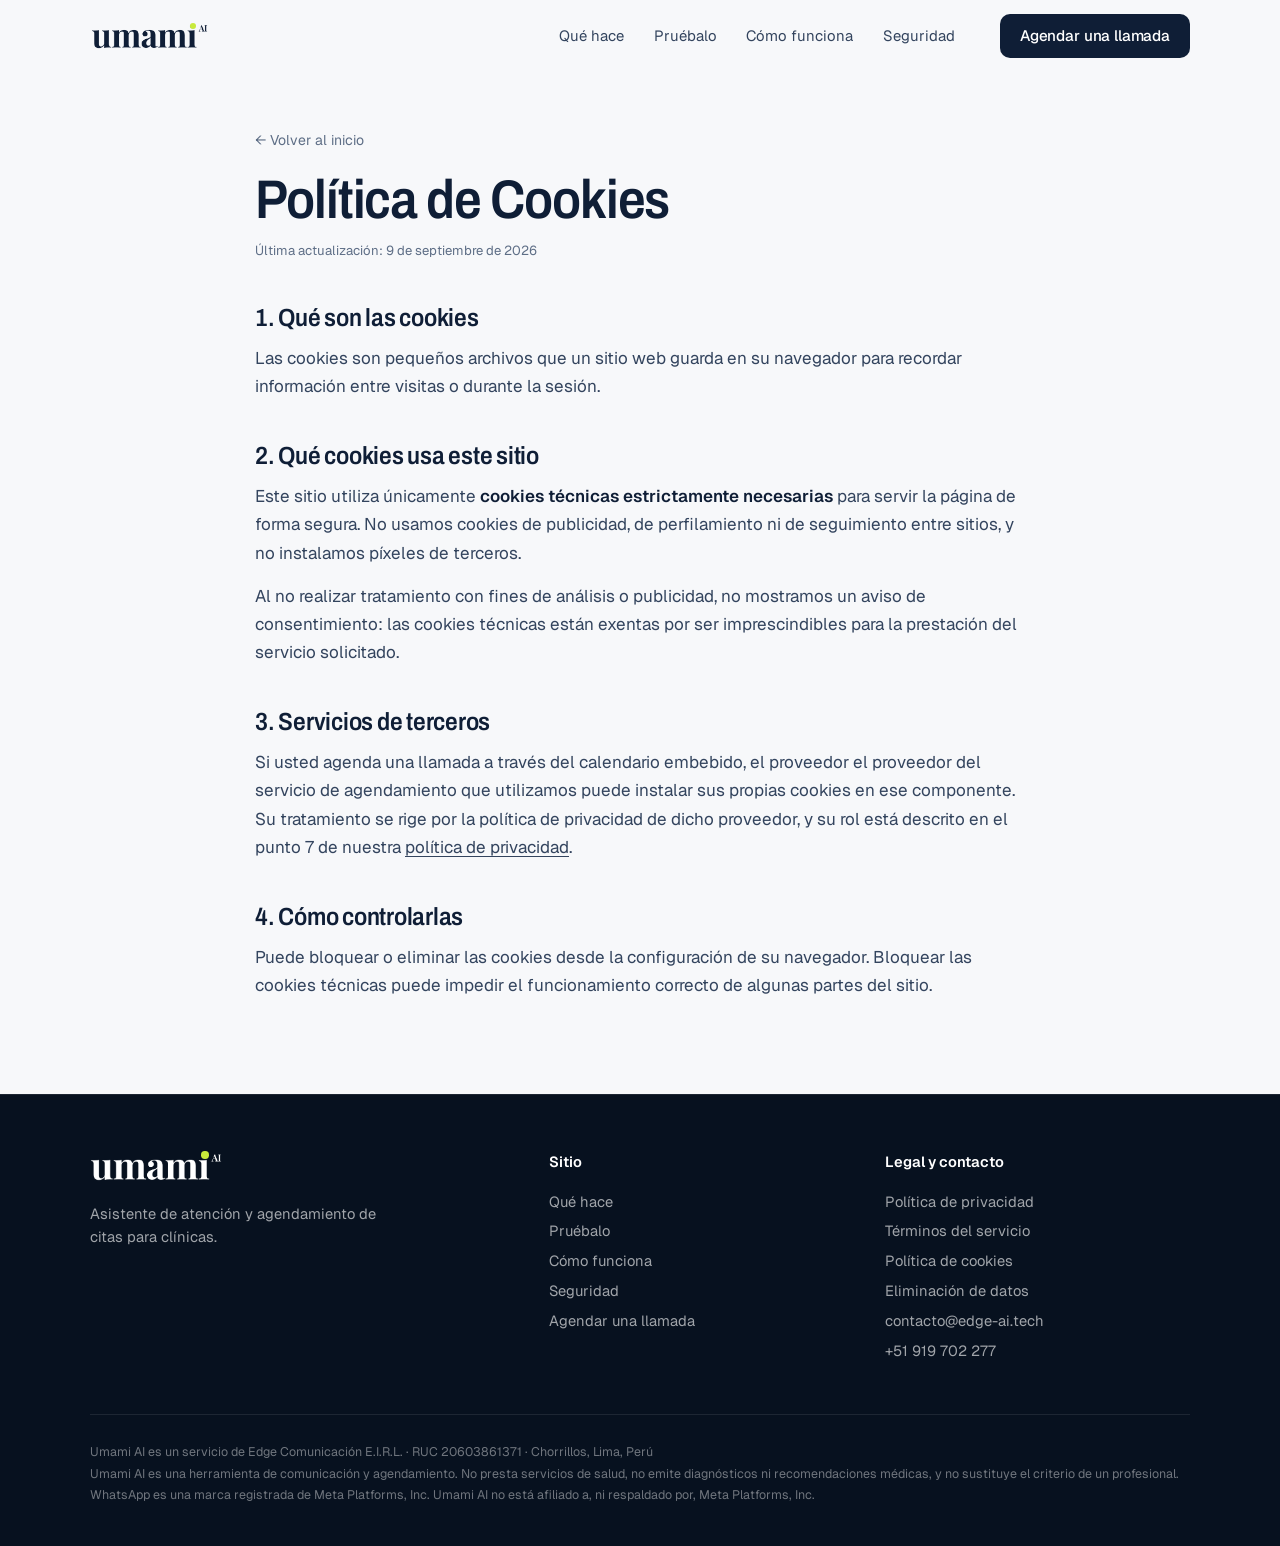
==== commit ff864637: "Option B: the week calendar as the hero - Hero shows a week calendar that fills itself on load: four" ====
--- a/cookies/index.html
+++ b/cookies/index.html
@@ -17,7 +17,7 @@
 <link rel="apple-touch-icon" href="/assets/brand/umami-ai-icon.png">
 <link rel="preconnect" href="https://fonts.googleapis.com">
 <link rel="preconnect" href="https://fonts.gstatic.com" crossorigin>
-<link rel="stylesheet" href="https://fonts.googleapis.com/css2?family=Geist:wght@300..700&display=swap">
+<link rel="stylesheet" href="https://fonts.googleapis.com/css2?family=Archivo:wdth,wght@62..125,400..700&family=Geist:wght@300..700&display=swap">
 <link rel="stylesheet" href="/assets/styles.css">
 </head>
 <body>
--- a/assets/styles.css
+++ b/assets/styles.css
@@ -5,7 +5,7 @@
   --ink-2:#33445E;      /* texto secundario sobre claro */
   --slate:#5E6E86;      /* texto terciario, notas */
   --mist:#E3E9F1;       /* bordes y separadores */
-  --paper:#F6F8FB;      /* fondo base, frío */
+  --paper:#F7F8FA;      /* fondo base, frío */
   --tint:#EEF2F8;       /* secciones alternas */
   --white:#FFFFFF;
   --night:#07111F;      /* secciones oscuras */
@@ -16,6 +16,7 @@
   --blue:#3F69E0;
 
   --sans:"Geist",ui-sans-serif,system-ui,-apple-system,"Segoe UI",sans-serif;
+  --display:"Archivo","Geist",ui-sans-serif,system-ui,sans-serif;
 
   --wrap:1180px;
   --pad:clamp(1.25rem,4vw,2.5rem);
@@ -45,14 +46,15 @@
 button{font:inherit;color:inherit;background:none;border:0;cursor:pointer}
 ul,ol{list-style:none}
 :focus-visible{outline:2px solid var(--blue);outline-offset:3px;border-radius:6px}
-.dark :focus-visible,.cta-sec :focus-visible,.statement :focus-visible,.site-foot :focus-visible{outline-color:var(--lime)}
+.dark :focus-visible,.site-foot :focus-visible{outline-color:var(--lime)}
 .wrap{max-width:var(--wrap);margin:0 auto;padding:0 var(--pad)}
-.skip{position:absolute;left:1rem;top:-3rem;z-index:100;background:var(--ink);color:#fff;padding:.6rem 1rem;border-radius:999px}
+.skip{position:absolute;left:1rem;top:-3rem;z-index:100;background:var(--ink);color:#fff;padding:.6rem 1rem;border-radius:10px}
 .skip:focus{top:1rem}
 
 /* ---------- tipo ---------- */
 .h2{
-  font-size:clamp(2rem,4.6vw,3.5rem);font-weight:600;line-height:1.02;letter-spacing:-.042em;
+  font-family:var(--display);font-stretch:88%;
+  font-size:clamp(2.1rem,4.4vw,3.5rem);font-weight:600;line-height:1.02;letter-spacing:-.03em;
   max-width:18ch;text-wrap:balance;
 }
 .lede{font-size:clamp(1.05rem,1.4vw,1.2rem);line-height:1.55;color:var(--ink-2);max-width:56ch;text-wrap:pretty}
@@ -76,7 +78,7 @@
 .btn{
   --bg:var(--ink);--fg:#fff;
   display:inline-flex;align-items:center;justify-content:center;gap:.5rem;
-  height:2.75rem;padding:0 1.25rem;border-radius:999px;font-size:.95rem;font-weight:500;letter-spacing:-.01em;
+  height:2.75rem;padding:0 1.25rem;border-radius:10px;font-size:.95rem;font-weight:500;letter-spacing:-.01em;
   background:var(--bg);color:var(--fg);white-space:nowrap;
   transition:transform .5s var(--spring),background-color .3s,color .3s,box-shadow .4s var(--settle);
 }
@@ -137,86 +139,114 @@
 .nav-open{overflow:hidden}
 .nav-open .site-head,.nav-open .site-head .wordmark{color:var(--ink)}
 
-/* ---------- portada ---------- */
-.hero{position:relative;padding:clamp(8.5rem,17vh,11rem) 0 clamp(4rem,9vh,6rem);overflow:hidden;isolation:isolate}
-.hero-glow{
-  position:absolute;z-index:-1;width:min(900px,120vw);aspect-ratio:1;left:50%;top:38%;
-  translate:-50% -50%;border-radius:50%;pointer-events:none;
-  background:
-    radial-gradient(closest-side at 38% 42%,rgba(63,105,224,.16),transparent 70%),
-    radial-gradient(closest-side at 64% 58%,rgba(200,234,59,.2),transparent 70%);
-  filter:blur(10px);
-}
-.hero-inner{display:flex;flex-direction:column;align-items:center;text-align:center}
+/* ---------- portada: asimétrica, editorial ---------- */
+.hero{position:relative;padding:clamp(8rem,16vh,10rem) 0 clamp(4.5rem,10vh,7rem)}
+.hero-grid{display:grid;grid-template-columns:minmax(0,1fr) minmax(0,1.05fr);gap:clamp(2.5rem,5vw,5rem);align-items:center}
 .hero-title{
-  font-size:clamp(2.6rem,8.2vw,6.6rem);font-weight:600;line-height:.98;letter-spacing:-.055em;
-  margin-bottom:1.6rem;
-}
-.hero-title .ln{display:block;overflow:clip;overflow-clip-margin:.18em;padding:0 .04em .06em}
+  font-family:var(--display);font-stretch:88%;font-weight:650;
+  font-size:clamp(2.3rem,3.5vw,3.25rem);line-height:1.02;letter-spacing:-.035em;margin:.2rem 0 1.6rem;
+}
+.hero-title .ln{display:block;overflow:clip;overflow-clip-margin:.2em;padding-bottom:.04em}
 .hero-title .ln>span{display:inline-block}
-.grad{
-  background:linear-gradient(100deg,var(--ink) 0%,var(--blue) 46%,#7BA0FF 68%,var(--ink) 100%);
-  background-size:220% 100%;background-position:0 0;
-  -webkit-background-clip:text;background-clip:text;color:transparent;
-}
-.hero .lede{margin:0 auto 2.2rem;max-width:54ch}
-.hero-actions{display:flex;gap:.75rem;flex-wrap:wrap;justify-content:center}
-.trust{display:flex;gap:.55rem;align-items:flex-start;justify-content:center;margin-top:2.6rem;font-size:.86rem;color:var(--slate);max-width:56ch;text-align:left}
+@media (min-width:981px){.hero-title .ln{white-space:nowrap}}
+.hero .lede{margin-bottom:2.2rem;max-width:50ch}
+.hero-actions{display:flex;gap:.75rem;flex-wrap:wrap}
+.trust{grid-column:1/-1;display:flex;gap:.55rem;align-items:flex-start;padding-top:1.6rem;border-top:1px solid var(--mist);font-size:.86rem;color:var(--slate)}
 .trust svg{flex:none;margin-top:.2rem}
 
-/* notificación que llega y se responde: el momento de carga */
-.notif{
-  position:relative;display:grid;grid-template-columns:auto 1fr;gap:.9rem;align-items:start;
-  margin-top:3.4rem;width:min(440px,100%);padding:1rem 1.1rem 1.05rem;border-radius:22px;text-align:left;
-  background:rgba(255,255,255,.72);-webkit-backdrop-filter:blur(20px) saturate(160%);backdrop-filter:blur(20px) saturate(160%);
-  box-shadow:0 1px 0 rgba(255,255,255,.9) inset,0 30px 60px -30px rgba(15,30,54,.35),0 0 0 1px rgba(15,30,54,.05);
-}
-.notif-app img{width:36px;height:36px;border-radius:9px}
-.notif-top{display:flex;justify-content:space-between;align-items:baseline;font-size:.86rem}
-.notif-top time{color:var(--slate);font-size:.78rem}
-.notif-body p{font-size:.93rem;line-height:1.4;color:var(--ink-2);margin-top:.15rem}
-.notif-done{
-  position:absolute;right:-.6rem;bottom:-1rem;display:inline-flex;align-items:center;gap:.4rem;
-  padding:.42rem .8rem .42rem .55rem;border-radius:999px;background:var(--ink);color:#fff;font-size:.8rem;font-weight:500;
-  box-shadow:0 12px 30px -10px rgba(15,30,54,.6);
-}
-.notif-done svg{width:16px;height:16px;padding:2px;border-radius:50%;background:var(--lime)}
-.notif-done path{fill:none;stroke:var(--lime-ink);stroke-width:2;stroke-linecap:round;stroke-linejoin:round;stroke-dasharray:16;stroke-dashoffset:0}
+/* agenda que se llena sola: el objeto central de la portada */
+.cal{
+  position:relative;border-radius:20px;background:var(--white);padding:1.1rem 1.1rem 1.2rem;
+  box-shadow:0 0 0 1px var(--mist),0 50px 90px -50px rgba(15,30,54,.5);
+}
+.cal-head{display:flex;justify-content:space-between;align-items:flex-start;gap:1rem;padding:.2rem .2rem 1rem}
+.cal-head b{display:block;font-size:.98rem;font-weight:600;letter-spacing:-.01em}
+.cal-head span{display:block;font-size:.8rem;color:var(--slate)}
+.cal-count{display:flex;align-items:center;gap:.6rem;text-align:right}
+.cal-count b{
+  font-family:var(--display);font-stretch:88%;font-size:2.2rem;font-weight:650;line-height:1;letter-spacing:-.04em;
+  min-width:1.4ch;padding:.15rem .5rem;border-radius:10px;background:var(--lime);color:var(--lime-ink);text-align:center;
+  font-variant-numeric:tabular-nums;transition:transform .5s var(--spring);
+}
+.cal-count b.bump{transform:scale(1.12)}
+.cal-count span{max-width:9.5ch;font-size:.74rem;line-height:1.25;color:var(--slate);text-align:left}
+.cal-grid{
+  --row:2.35rem;
+  position:relative;display:grid;grid-template-columns:2.6rem repeat(5,minmax(0,1fr));
+  grid-template-rows:1.9rem repeat(9,var(--row));column-gap:4px;
+}
+.cal-grid::before{
+  content:"";position:absolute;left:2.6rem;right:0;top:1.9rem;bottom:0;pointer-events:none;
+  background:repeating-linear-gradient(to bottom,var(--mist) 0 1px,transparent 1px var(--row));
+}
+.cal-day{grid-row:1;align-self:center;font-size:.74rem;font-weight:600;color:var(--ink-2);padding-left:.35rem}
+.cal-day span{color:var(--slate);font-weight:400;margin-left:.2rem}
+.cal-hour{grid-column:1;font-size:.68rem;color:var(--slate);font-variant-numeric:tabular-nums;transform:translateY(-.45rem)}
+.ev{
+  position:relative;z-index:1;margin:3px 0;border-radius:7px;padding:.28rem .4rem;overflow:hidden;
+  font-size:.7rem;line-height:1.2;background:var(--tint);color:var(--ink-2);box-shadow:inset 2px 0 0 #C3CEDD;
+}
+.ev b{display:block;font-weight:600;white-space:nowrap;overflow:hidden;text-overflow:ellipsis}
+.ev span{display:block;white-space:nowrap;overflow:hidden;text-overflow:ellipsis;opacity:.75}
+.ev-new{background:var(--lime);color:var(--lime-ink);box-shadow:inset 2px 0 0 var(--ink);transform-origin:50% 0}
+.js .ev-new{opacity:0;transform:scaleY(.4)}
+.js .ev-new.in{opacity:1;transform:none;transition:opacity .3s,transform .7s var(--spring)}
+.ev-new::after{content:"";position:absolute;inset:0;border-radius:inherit;box-shadow:0 0 0 0 rgba(200,234,59,.8)}
+.ev-new.in::after{animation:ping 1.1s var(--settle) .15s}
+@keyframes ping{from{box-shadow:0 0 0 0 rgba(200,234,59,.85)}to{box-shadow:0 0 0 12px rgba(200,234,59,0)}}
+.cal-toast{
+  position:absolute;left:-2.2rem;bottom:2.2rem;z-index:3;display:flex;gap:.65rem;align-items:flex-start;
+  width:min(250px,80%);padding:.75rem .85rem;border-radius:14px;background:var(--ink);color:#fff;
+  box-shadow:0 24px 50px -20px rgba(15,30,54,.6);
+  opacity:0;transform:translateY(12px) scale(.96);transition:opacity .35s var(--settle),transform .6s var(--spring);pointer-events:none;
+}
+.cal-toast.show{opacity:1;transform:none}
+.cal-toast-dot{flex:none;width:.55rem;height:.55rem;margin-top:.35rem;border-radius:50%;background:var(--lime);box-shadow:0 0 0 4px rgba(200,234,59,.2)}
+.cal-toast p{font-size:.84rem;line-height:1.35}
+.cal-toast time{display:block;margin-top:.2rem;font-size:.72rem;color:rgba(255,255,255,.55)}
 
 /* coreografía de carga: una sola secuencia orquestada */
 .js .load{opacity:0;transform:translateY(14px)}
-.js .ln .load{opacity:1;transform:translateY(105%) rotate(2deg);filter:blur(6px)}
-.js .load.l7{transform:translateY(40px) scale(.94);filter:blur(10px)}
+.js .ln .load{opacity:1;transform:translateY(108%);filter:blur(4px)}
+.js .cal.load{transform:translateY(30px) scale(.97);filter:blur(8px)}
 .js .loaded .load{opacity:1;transform:none;filter:none;transition:opacity .9s var(--settle),transform 1.1s var(--settle),filter .9s var(--settle)}
 .js .loaded .l1{transition-delay:.05s}
 .js .loaded .l2{transition-delay:.12s}
 .js .loaded .l3{transition-delay:.22s}
 .js .loaded .l4{transition-delay:.32s}
-.js .loaded .l5{transition-delay:.55s}
-.js .loaded .l6{transition-delay:.68s}
-.js .loaded .l7{transition:opacity .8s var(--settle) 1.05s,transform 1s var(--spring) 1.05s,filter .8s var(--settle) 1.05s}
-.js .loaded .l8{transition-delay:1.3s}
-.js .grad{background-position:100% 0}
-.js .loaded .grad{animation:sheen 2.4s .7s var(--settle) both}
-.js .notif-done{opacity:0;transform:scale(.6) translateY(6px)}
-.js .loaded .notif-done{opacity:1;transform:none;transition:opacity .3s 2.25s,transform .7s var(--spring) 2.25s}
-.js .notif-done path{stroke-dashoffset:16}
-.js .loaded .notif-done path{stroke-dashoffset:0;transition:stroke-dashoffset .45s var(--settle) 2.5s}
-@keyframes sheen{from{background-position:100% 0}to{background-position:0 0}}
+.js .loaded .l5{transition-delay:.5s}
+.js .loaded .l6{transition-delay:.62s}
+.js .loaded .n1{transition:opacity .8s var(--settle) .45s,transform 1s var(--spring) .45s,filter .8s var(--settle) .45s}
+.js .loaded .l8{transition-delay:1s}
 
 /* ---------- declaración: palabras que se encienden ---------- */
-.statement{background:var(--night);color:#fff;padding:clamp(6rem,16vh,10rem) 0 clamp(5rem,12vh,8rem)}
-.scrub{font-size:clamp(1.9rem,4.4vw,3.6rem);font-weight:500;line-height:1.1;letter-spacing:-.04em;max-width:22ch;text-wrap:balance}
-.js .scrub .w{opacity:.16;transition:opacity .35s var(--settle)}
+.statement{padding:clamp(5rem,13vh,8.5rem) 0;border-top:1px solid var(--mist);background:var(--white)}
+.scrub{
+  font-family:var(--display);font-stretch:88%;font-weight:600;
+  font-size:clamp(2rem,4.4vw,3.6rem);line-height:1.12;letter-spacing:-.02em;max-width:24ch;text-wrap:balance;
+}
+.js .scrub .w{opacity:.14;transition:opacity .35s var(--settle)}
 .js .scrub .w.lit{opacity:1}
-.statement-foot{display:grid;grid-template-columns:repeat(2,minmax(0,1fr));gap:2rem;margin-top:clamp(3rem,8vh,5rem);max-width:820px;margin-left:auto}
-.statement-foot p{color:rgba(255,255,255,.62);font-size:1.02rem;line-height:1.6}
+.statement-foot{display:grid;grid-template-columns:repeat(2,minmax(0,1fr));gap:2rem;margin-top:clamp(2.5rem,7vh,4.5rem);max-width:820px;margin-left:auto}
+.statement-foot p{color:var(--ink-2);font-size:1.02rem;line-height:1.6}
 
 /* ---------- historia anclada ---------- */
 .story{position:relative;height:calc(var(--steps) * 75vh + 100vh)}
 .story-pin{position:sticky;top:0;height:100vh;height:100svh;display:flex;align-items:center;overflow:hidden}
 .story-grid{width:100%;display:grid;grid-template-columns:minmax(0,1fr) minmax(0,400px);gap:clamp(2rem,6vw,6rem);align-items:center}
-.story-copy .h2{max-width:13ch;margin-bottom:2.6rem}
+.story-copy .h2{max-width:13ch;margin-bottom:1.6rem}
+.clock{display:flex;align-items:baseline;gap:1rem;margin-bottom:1.6rem}
+.clock-time{
+  position:relative;display:inline-block;overflow:clip;overflow-clip-margin:.1em;height:1.02em;
+  font-family:var(--display);font-stretch:88%;font-weight:600;font-size:clamp(3.2rem,5.4vw,4.8rem);line-height:1;letter-spacing:-.04em;
+  font-variant-numeric:lining-nums tabular-nums;
+}
+.clock-time span{display:block}
+.clock-time .roll-in{animation:rollIn .7s var(--settle) both}
+.clock-time .roll-out{position:absolute;left:0;top:0;animation:rollOut .5s var(--settle) both}
+@keyframes rollIn{from{transform:translateY(100%);opacity:0}to{transform:none;opacity:1}}
+@keyframes rollOut{to{transform:translateY(-100%);opacity:0}}
+.clock-sub{font-size:.95rem;color:var(--slate)}
 .story-steps{position:relative;min-height:9.5rem}
 .story-steps li{position:absolute;inset:0 auto auto 0;max-width:30rem;pointer-events:none}
 .story-steps h3{font-size:clamp(1.4rem,2.3vw,1.9rem);font-weight:600;letter-spacing:-.03em;line-height:1.12;margin-bottom:.6rem}
@@ -225,10 +255,19 @@
 .story-steps li.on>*{opacity:1;transform:none;filter:none}
 .story-steps li.on p{transition-delay:.06s}
 .story-steps li.gone>*{transform:translateY(-22px)}
-.story-dots{display:flex;gap:.45rem;margin-top:1.8rem}
-.story-dots i{height:.4rem;width:.4rem;border-radius:999px;background:var(--mist);transition:width .6s var(--spring),background-color .4s}
-.story-dots i.done{background:var(--ink-2)}
-.story-dots i.on{width:1.9rem;background:var(--lime)}
+.timeline{margin-top:2rem;max-width:30rem}
+.timeline-track{position:relative;height:2px;background:var(--mist);border-radius:2px}
+.timeline-track i{position:absolute;inset:0;background:var(--ink);transform-origin:0 50%;transform:scaleX(0);transition:transform .8s var(--settle);border-radius:2px}
+.timeline-ticks{display:flex;justify-content:space-between;margin-top:.7rem}
+.timeline-ticks li{position:relative;font-size:.76rem;color:#9AA7BA;font-variant-numeric:tabular-nums;transition:color .4s}
+.timeline-ticks li::before{
+  content:"";position:absolute;left:50%;top:-1.05rem;width:.55rem;height:.55rem;margin-left:-.275rem;border-radius:50%;
+  background:var(--paper);box-shadow:0 0 0 2px var(--mist);transition:background-color .4s,box-shadow .4s,transform .6s var(--spring);
+}
+.timeline-ticks li:first-child::before{left:0;margin-left:0}.timeline-ticks li:last-child::before{left:auto;right:0;margin-left:0}
+.timeline-ticks li.done,.timeline-ticks li.on{color:var(--ink)}
+.timeline-ticks li.done::before{background:var(--ink);box-shadow:0 0 0 2px var(--ink)}
+.timeline-ticks li.on::before{background:var(--lime);box-shadow:0 0 0 2px var(--ink);transform:scale(1.35)}
 
 .phone{
   position:relative;display:flex;flex-direction:column;height:min(620px,72vh);border-radius:38px;padding:.55rem;
@@ -282,35 +321,22 @@
 .js [data-rev]{opacity:0;transform:translateY(18px);transition:opacity .8s var(--settle),transform .9s var(--settle)}
 .js [data-rev].seen{opacity:1;transform:none}
 
-/* ---------- acordeón ---------- */
-.accordion{display:flex;gap:.75rem;height:clamp(340px,46vh,420px)}
-.acc{
-  position:relative;flex:1 1 0;min-width:0;display:flex;flex-direction:column;justify-content:flex-end;
-  padding:1.6rem;border-radius:var(--r-lg);text-align:left;overflow:hidden;
-  background:var(--white);box-shadow:0 0 0 1px var(--mist);
-  transition:flex-grow .8s var(--spring),background-color .5s var(--settle),color .5s,box-shadow .5s;
-}
-.acc::before{
-  content:"";position:absolute;top:1.6rem;left:1.6rem;width:.6rem;height:.6rem;border-radius:50%;
-  background:var(--mist);transition:background-color .4s,transform .6s var(--spring);
-}
-.acc.on{flex-grow:3.4;background:var(--ink);color:#fff;box-shadow:0 40px 70px -40px rgba(15,30,54,.6)}
-.acc.on::before{background:var(--lime);transform:scale(1.25)}
-.acc:not(.on):hover{background:#FBFCFE;box-shadow:0 0 0 1px #CBD5E3}
-.acc-title{
-  font-size:clamp(1.1rem,1.7vw,1.5rem);font-weight:600;letter-spacing:-.03em;line-height:1.15;
-  writing-mode:vertical-rl;transform:rotate(180deg);align-self:flex-start;white-space:nowrap;
-}
-.acc.on .acc-title{writing-mode:horizontal-tb;transform:none;white-space:normal;max-width:22ch;animation:fadeUp .7s var(--settle) .18s both}
-.acc-body{display:block;max-width:46ch;color:rgba(255,255,255,.7);font-size:1rem;line-height:1.55;max-height:0;opacity:0;overflow:hidden}
-.acc.on .acc-body{max-height:12rem;opacity:1;margin-top:.8rem;animation:fadeUp .7s var(--settle) .28s both}
-.acc-bar{position:absolute;left:1.6rem;right:1.6rem;bottom:0;height:2px;background:rgba(255,255,255,.08);opacity:0}
-.acc-bar i{display:block;height:100%;width:100%;background:var(--lime);transform-origin:0 50%;transform:scaleX(0)}
-.acc.on .acc-bar{opacity:1}
-.accordion.auto .acc.on .acc-bar i{animation:fill 7s linear forwards}
-.accordion.paused .acc.on .acc-bar i{animation-play-state:paused}
-@keyframes fill{to{transform:scaleX(1)}}
-@keyframes fadeUp{from{opacity:0;transform:translateY(12px)}to{opacity:1;transform:none}}
+/* ---------- alrededor: bloques como eventos de agenda ---------- */
+.blocks{display:grid;grid-template-columns:repeat(3,minmax(0,1fr));grid-auto-rows:minmax(12.5rem,auto);gap:.75rem}
+.blocks li{
+  position:relative;display:flex;flex-direction:column;justify-content:flex-end;padding:1.5rem 1.6rem 1.6rem 1.9rem;
+  border-radius:16px;background:var(--white);box-shadow:inset 4px 0 0 var(--ink),0 0 0 1px var(--mist);
+  transition:transform .6s var(--spring),box-shadow .4s;
+}
+.blocks li:hover{transform:translateY(-3px);box-shadow:inset 4px 0 0 var(--ink),0 0 0 1px #CBD5E3,0 24px 40px -30px rgba(15,30,54,.4)}
+.blocks li:nth-child(1){grid-row:span 2;background:var(--ink);color:#fff;box-shadow:inset 4px 0 0 var(--lime)}
+.blocks li:nth-child(1):hover{box-shadow:inset 4px 0 0 var(--lime),0 30px 50px -30px rgba(15,30,54,.7)}
+.blocks li:nth-child(2){grid-column:span 2;background:var(--lime);color:var(--lime-ink);box-shadow:inset 4px 0 0 var(--ink)}
+.blocks li:nth-child(2) p{color:rgba(29,42,6,.8)}
+.blocks h3{font-family:var(--display);font-stretch:88%;font-size:clamp(1.4rem,2.1vw,1.85rem);font-weight:650;letter-spacing:-.03em;line-height:1.08;margin-bottom:.7rem;max-width:16ch}
+.blocks li:nth-child(1) h3{font-size:clamp(1.8rem,3vw,2.6rem);max-width:11ch}
+.blocks p{font-size:.97rem;line-height:1.55;color:var(--ink-2);max-width:48ch}
+.blocks li:nth-child(1) p{color:rgba(255,255,255,.7)}
 
 /* ---------- demo ---------- */
 .demo-grid{display:grid;grid-template-columns:minmax(0,1.1fr) minmax(0,.9fr);gap:1.5rem;align-items:start}
@@ -353,7 +379,7 @@
   background:var(--paper);box-shadow:0 0 0 2px var(--mist);font-size:.9rem;font-weight:600;color:var(--slate);
   transition:box-shadow .4s,background-color .4s,color .4s,transform .6s var(--spring);
 }
-.step h3{font-size:1.5rem;font-weight:600;letter-spacing:-.03em;margin:1.2rem 0 .6rem;transition:color .4s}
+.step h3{font-family:var(--display);font-stretch:88%;font-size:1.85rem;font-weight:600;letter-spacing:-.015em;margin:1.2rem 0 .6rem;transition:color .4s}
 .step p{color:var(--ink-2);max-width:36ch;transition:color .4s}
 .js .step:not(.on) h3,.js .step:not(.on) p{color:#9AA7BA}
 .step.on .step-n{background:var(--ink);color:var(--lime);box-shadow:0 0 0 2px var(--ink);transform:scale(1.08)}
@@ -441,25 +467,17 @@
 .ans a{text-decoration:underline;text-underline-offset:3px}
 
 /* ---------- contacto ---------- */
-.cta-sec{position:relative;background:var(--night);color:#fff;padding:clamp(6rem,14vh,9rem) 0;overflow:hidden;isolation:isolate}
-.cta-sec::before{
-  content:"";position:absolute;z-index:-1;width:900px;aspect-ratio:1;right:-260px;top:-300px;border-radius:50%;
-  background:radial-gradient(closest-side,rgba(200,234,59,.16),transparent 70%);
-}
+.cta-sec{position:relative;background:var(--tint);padding:clamp(6rem,14vh,9rem) 0;border-top:1px solid var(--mist)}
 .cta-grid{display:grid;grid-template-columns:minmax(0,1.2fr) minmax(0,.8fr);gap:clamp(2rem,6vw,5rem);align-items:center}
-.cta-title{font-size:clamp(2.4rem,6vw,4.6rem);max-width:12ch}
-.cta-lede{margin-top:1.4rem;font-size:1.15rem;line-height:1.55;color:rgba(255,255,255,.72);max-width:46ch}
-.cta-alt{margin-top:1.6rem;font-size:.92rem;color:rgba(255,255,255,.5)}
-.cta-alt a{color:#fff;border-bottom:1px solid rgba(255,255,255,.25)}
-.cta-alt a:hover{border-color:#fff}
-.cta-card{
-  padding:1.8rem;border-radius:var(--r-lg);background:rgba(255,255,255,.045);
-  box-shadow:inset 0 0 0 1px var(--night-line),inset 0 1px 0 rgba(255,255,255,.08);
-  -webkit-backdrop-filter:blur(12px);backdrop-filter:blur(12px);
-}
-.cta-card b{display:block;font-size:1.15rem;font-weight:600;letter-spacing:-.02em;margin-bottom:.9rem}
-.cta-card .line{display:flex;justify-content:space-between;padding:.7rem 0;border-top:1px solid var(--night-line);font-size:.93rem;color:rgba(255,255,255,.6)}
-.cta-card .line span:last-child{color:#fff}
+.cta-title{font-size:clamp(2.6rem,6vw,4.8rem);max-width:12ch}
+.cta-lede{margin-top:1.4rem;font-size:1.15rem;line-height:1.55;color:var(--ink-2);max-width:46ch}
+.cta-alt{margin-top:1.6rem;font-size:.92rem;color:var(--slate)}
+.cta-alt a{color:var(--ink);border-bottom:1px solid var(--mist)}
+.cta-alt a:hover{border-color:var(--ink)}
+.cta-card{padding:1.8rem;border-radius:var(--r-lg);background:var(--white);box-shadow:0 0 0 1px var(--mist),0 40px 80px -50px rgba(15,30,54,.45)}
+.cta-card b{display:block;font-family:var(--display);font-stretch:88%;font-size:1.5rem;font-weight:600;letter-spacing:-.015em;margin-bottom:.9rem}
+.cta-card .line{display:flex;justify-content:space-between;padding:.7rem 0;border-top:1px solid var(--mist);font-size:.93rem;color:var(--slate)}
+.cta-card .line span:last-child{color:var(--ink)}
 .cta-card .btn{width:100%;margin-top:1.4rem}
 
 /* ---------- pie ---------- */
@@ -473,9 +491,9 @@
 
 /* ---------- páginas legales ---------- */
 .legal{max-width:calc(70ch + 2 * var(--pad));padding-top:clamp(7.5rem,14vh,9rem);padding-bottom:5rem;margin:0 auto}
-.legal h1{font-size:clamp(2.2rem,5vw,3.2rem);font-weight:600;letter-spacing:-.045em;line-height:1.02;margin:1.2rem 0 .8rem}
+.legal h1{font-family:var(--display);font-stretch:88%;font-size:clamp(2.4rem,5vw,3.4rem);font-weight:600;letter-spacing:-.02em;line-height:1.04;margin:1.2rem 0 .8rem}
 .legal .updated{font-size:.82rem;color:var(--slate);margin-bottom:2.6rem;display:block}
-.legal h2{font-size:1.35rem;font-weight:600;letter-spacing:-.025em;margin:2.6rem 0 .7rem;line-height:1.2}
+.legal h2{font-family:var(--display);font-stretch:88%;font-size:1.55rem;font-weight:600;letter-spacing:-.01em;margin:2.6rem 0 .7rem;line-height:1.2}
 .legal h3{font-size:1rem;font-weight:600;margin:1.5rem 0 .45rem}
 .legal p{margin-bottom:.95rem;color:var(--ink-2);line-height:1.65}
 .legal ul{list-style:disc;padding-left:1.2rem;margin-bottom:1rem}
@@ -493,19 +511,21 @@
   .burger{display:block}
   .story-grid{grid-template-columns:1fr;gap:1.2rem;align-content:center;padding-top:72px}
   .story-copy .h2{display:none}
-  .story-copy .kicker{margin-bottom:.6rem}
+  .story-copy .kicker{display:none}
   .story-steps{min-height:7.6rem}
   .story-steps h3{font-size:1.3rem;margin-bottom:.35rem}
   .story-steps p{font-size:.95rem}
-  .story-dots{margin-top:.6rem}
+  .clock{margin-bottom:.6rem}
+  .clock-time{font-size:2.6rem}
+  .timeline{margin-top:1rem}
+  .hero-grid{grid-template-columns:1fr;align-items:start}
+  .cal{max-width:560px}
+  .cal-toast{left:auto;right:1rem;bottom:1rem}
+  .blocks{grid-template-columns:repeat(2,minmax(0,1fr))}
+  .blocks li:nth-child(1){grid-row:auto;grid-column:span 2}
   .phone{height:min(470px,56svh);width:min(400px,100%);margin:0 auto;border-radius:32px}
   .phone-head{border-radius:25px 25px 0 0}.phone-foot{border-radius:0 0 25px 25px}
   .demo-grid,.who-grid,.faq-wrap,.cta-grid{grid-template-columns:1fr}
-  .accordion{flex-direction:column;height:auto}
-  .acc{flex:none;padding:1.2rem 1.3rem 1.3rem 3rem}
-  .acc::before{top:1.55rem;left:1.3rem}
-  .acc-title,.acc.on .acc-title{writing-mode:horizontal-tb;transform:none;white-space:normal;max-width:none}
-  .acc-bar{left:1.3rem;right:1.3rem}
   .secure{grid-template-columns:1fr}
   .app-body{grid-template-columns:1fr}
   .app-side{display:none}
@@ -519,7 +539,14 @@
   .rail i{transform-origin:50% 0;transform:scaleY(0)}
   .step .step-n{top:0;left:-3.4rem}
   .step h3{margin-top:.2rem}
-  .notif-done{right:.4rem}
+  .blocks{grid-template-columns:1fr;grid-auto-rows:auto}
+  .blocks li,.blocks li:nth-child(1),.blocks li:nth-child(2){grid-column:auto;min-height:0}
+  .cal{padding:.8rem .7rem 1rem}
+  .cal-grid{--row:2.1rem;grid-template-columns:2.1rem repeat(5,minmax(0,1fr));column-gap:3px}
+  .cal-grid::before{left:2.1rem}
+  .ev{padding:.22rem .3rem;font-size:.62rem}
+  .ev span{display:none}
+  .cal-day span{display:none}
   .foot-grid{grid-template-columns:1fr}
   .what{white-space:nowrap;overflow:hidden;text-overflow:ellipsis}
   .ans p{padding-right:0}
@@ -529,7 +556,7 @@
 @media (prefers-reduced-motion:reduce){
   html{scroll-behavior:auto}
   *,*::before,*::after{animation-duration:.01ms!important;animation-iteration-count:1!important;transition-duration:.15s!important;transition-delay:0s!important}
-  .js .load,.js .ln .load,.js [data-rev],.js [data-split] .wd>span,.js .notif-done{opacity:1!important;transform:none!important;filter:none!important}
+  .js .load,.js .ln .load,.js .cal.load,.js .ev-new,.js [data-rev],.js [data-split] .wd>span{opacity:1!important;transform:none!important;filter:none!important}
   .js .app{--p:1}
   .js .app .row{opacity:1;transform:none}
   .js .scrub .w{opacity:1}
@@ -538,7 +565,6 @@
 @media (prefers-reduced-transparency:reduce){
   .site-head::before{background:var(--paper);-webkit-backdrop-filter:none;backdrop-filter:none}
   .site-head.on-dark::before{background:var(--night)}
-  .notif,.drawer,.cta-card{-webkit-backdrop-filter:none;backdrop-filter:none}
-  .notif{background:var(--white)}
+  .drawer{-webkit-backdrop-filter:none;backdrop-filter:none}
   .drawer{background:var(--paper)}
 }
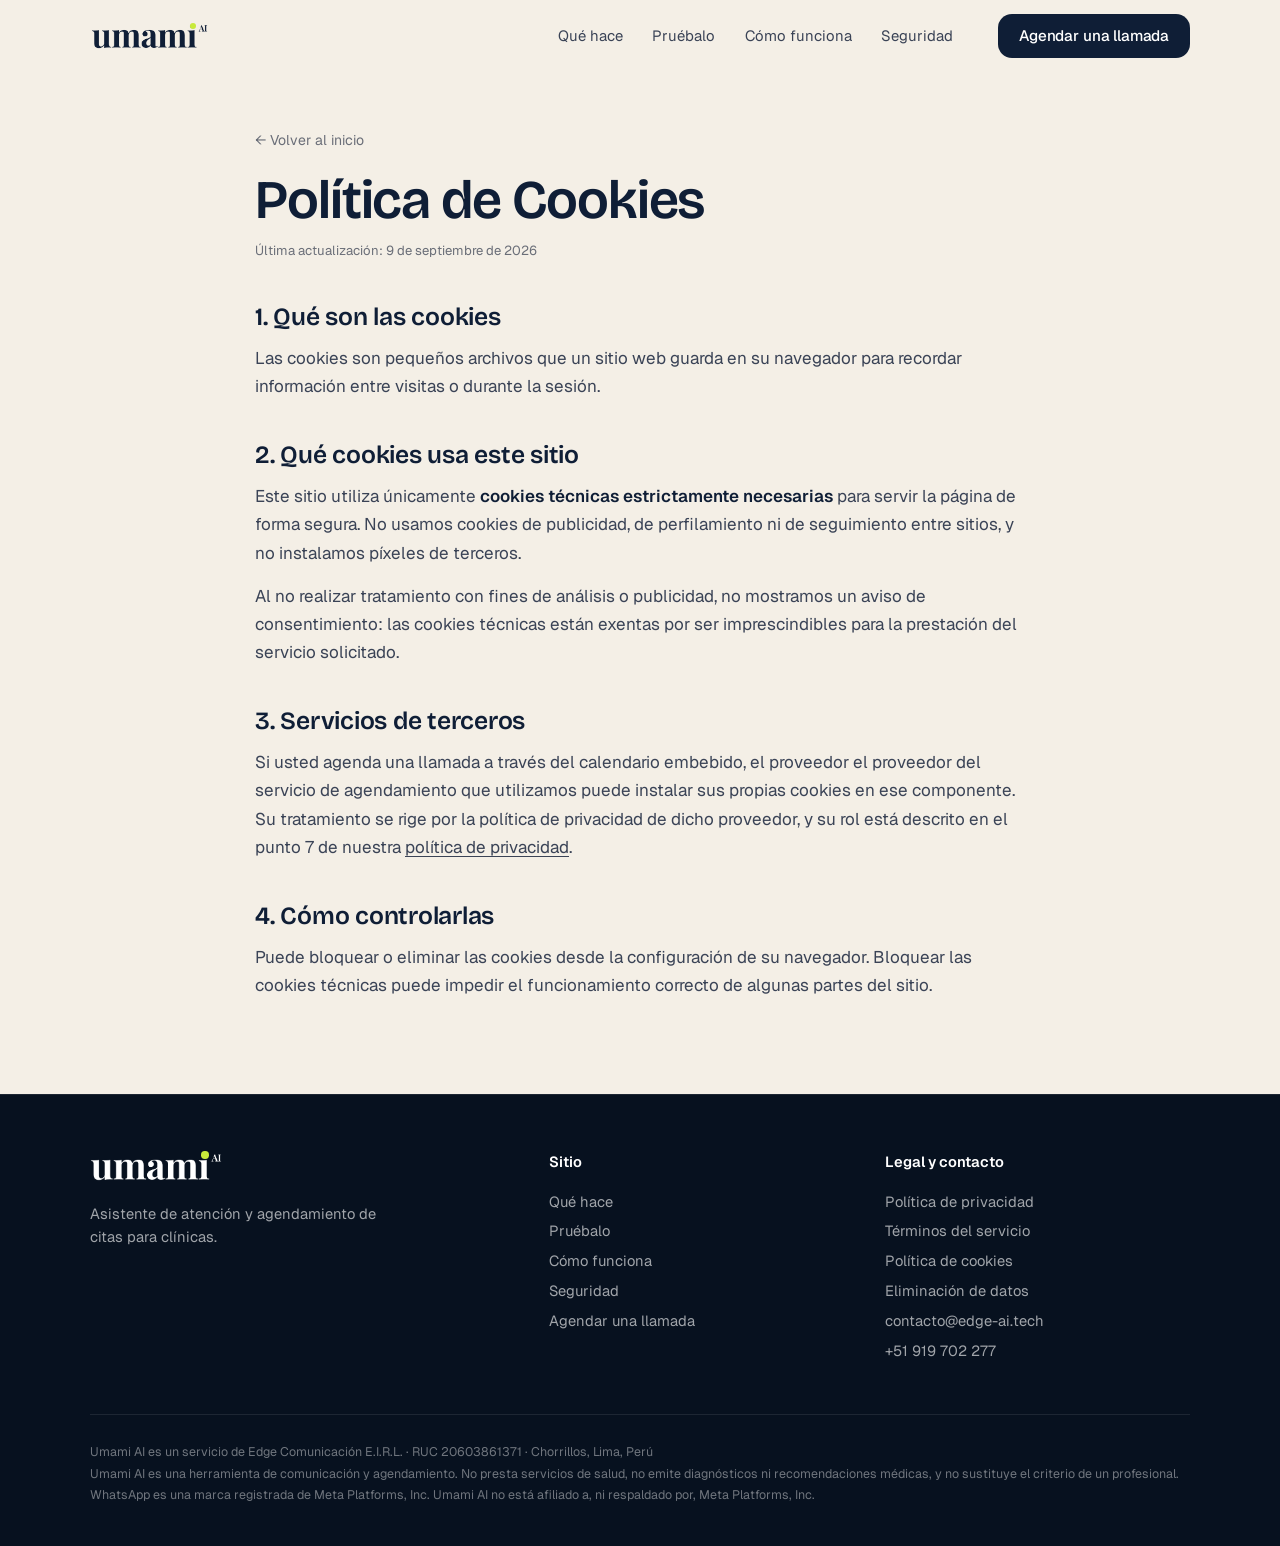
==== commit 462c278b: "Option C: warm "umami" palette with the response clock as the hero - Warm sand backgrounds instead o" ====
--- a/cookies/index.html
+++ b/cookies/index.html
@@ -17,7 +17,7 @@
 <link rel="apple-touch-icon" href="/assets/brand/umami-ai-icon.png">
 <link rel="preconnect" href="https://fonts.googleapis.com">
 <link rel="preconnect" href="https://fonts.gstatic.com" crossorigin>
-<link rel="stylesheet" href="https://fonts.googleapis.com/css2?family=Archivo:wdth,wght@62..125,400..700&family=Geist:wght@300..700&display=swap">
+<link rel="stylesheet" href="https://fonts.googleapis.com/css2?family=Bricolage+Grotesque:opsz,wght@12..96,400..800&family=Geist:wght@300..700&display=swap">
 <link rel="stylesheet" href="/assets/styles.css">
 </head>
 <body>
--- a/assets/styles.css
+++ b/assets/styles.css
@@ -2,12 +2,12 @@
 
 :root{
   --ink:#0F1E36;        /* azul marino del logo: texto y superficies fuertes */
-  --ink-2:#33445E;      /* texto secundario sobre claro */
-  --slate:#5E6E86;      /* texto terciario, notas */
-  --mist:#E3E9F1;       /* bordes y separadores */
-  --paper:#F7F8FA;      /* fondo base, frío */
-  --tint:#EEF2F8;       /* secciones alternas */
-  --white:#FFFFFF;
+  --ink-2:#3A4356;      /* texto secundario sobre claro */
+  --slate:#6A6E78;      /* texto terciario, notas */
+  --mist:#E4DCCD;       /* bordes y separadores */
+  --paper:#F4EFE6;      /* fondo base, frío */
+  --tint:#ECE4D6;       /* secciones alternas */
+  --white:#FFFCF7;
   --night:#07111F;      /* secciones oscuras */
   --night-2:#0E1C31;
   --night-line:rgba(255,255,255,.09);
@@ -16,11 +16,11 @@
   --blue:#3F69E0;
 
   --sans:"Geist",ui-sans-serif,system-ui,-apple-system,"Segoe UI",sans-serif;
-  --display:"Archivo","Geist",ui-sans-serif,system-ui,sans-serif;
+  --display:"Bricolage Grotesque","Geist",ui-sans-serif,system-ui,sans-serif;
 
   --wrap:1180px;
   --pad:clamp(1.25rem,4vw,2.5rem);
-  --r:16px; --r-lg:26px;
+  --r:22px; --r-lg:32px;
 
   /* resortes: amortiguado 0.85 (interacción) y crítico 1.0 (revelados) */
   --spring:cubic-bezier(.2,.9,.25,1.04);
@@ -53,7 +53,7 @@
 
 /* ---------- tipo ---------- */
 .h2{
-  font-family:var(--display);font-stretch:88%;
+  font-family:var(--display);
   font-size:clamp(2.1rem,4.4vw,3.5rem);font-weight:600;line-height:1.02;letter-spacing:-.03em;
   max-width:18ch;text-wrap:balance;
 }
@@ -78,7 +78,7 @@
 .btn{
   --bg:var(--ink);--fg:#fff;
   display:inline-flex;align-items:center;justify-content:center;gap:.5rem;
-  height:2.75rem;padding:0 1.25rem;border-radius:10px;font-size:.95rem;font-weight:500;letter-spacing:-.01em;
+  height:2.75rem;padding:0 1.3rem;border-radius:14px;font-size:.95rem;font-weight:500;letter-spacing:-.01em;
   background:var(--bg);color:var(--fg);white-space:nowrap;
   transition:transform .5s var(--spring),background-color .3s,color .3s,box-shadow .4s var(--settle);
 }
@@ -97,7 +97,7 @@
 .site-head{position:fixed;inset:0 0 auto;z-index:50;transition:color .5s var(--settle)}
 .site-head::before{
   content:"";position:absolute;inset:0;opacity:0;
-  background:rgba(246,248,251,.72);
+  background:rgba(244,239,230,.74);
   -webkit-backdrop-filter:blur(18px) saturate(170%);backdrop-filter:blur(18px) saturate(170%);
   box-shadow:0 1px 0 rgba(15,30,54,.06);
   transition:opacity .4s var(--settle),background-color .5s var(--settle),box-shadow .5s;
@@ -124,7 +124,7 @@
 .site-head.on-dark .head-cta{--bg:var(--lime);--fg:var(--lime-ink)}
 
 .drawer{
-  position:fixed;inset:0;z-index:45;background:rgba(246,248,251,.94);
+  position:fixed;inset:0;z-index:45;background:rgba(244,239,230,.95);
   -webkit-backdrop-filter:blur(24px);backdrop-filter:blur(24px);
   display:flex;flex-direction:column;justify-content:center;gap:.4rem;padding:6rem var(--pad) 3rem;
   opacity:0;visibility:hidden;transition:opacity .35s var(--settle),visibility 0s .35s;
@@ -140,10 +140,10 @@
 .nav-open .site-head,.nav-open .site-head .wordmark{color:var(--ink)}
 
 /* ---------- portada: asimétrica, editorial ---------- */
-.hero{position:relative;padding:clamp(8rem,16vh,10rem) 0 clamp(4.5rem,10vh,7rem)}
+.hero{position:relative;overflow:hidden;padding:clamp(8rem,16vh,10rem) 0 clamp(4.5rem,10vh,7rem)}
 .hero-grid{display:grid;grid-template-columns:minmax(0,1fr) minmax(0,1.05fr);gap:clamp(2.5rem,5vw,5rem);align-items:center}
 .hero-title{
-  font-family:var(--display);font-stretch:88%;font-weight:650;
+  font-family:var(--display);font-weight:650;
   font-size:clamp(2.3rem,3.5vw,3.25rem);line-height:1.02;letter-spacing:-.035em;margin:.2rem 0 1.6rem;
 }
 .hero-title .ln{display:block;overflow:clip;overflow-clip-margin:.2em;padding-bottom:.04em}
@@ -154,61 +154,53 @@
 .trust{grid-column:1/-1;display:flex;gap:.55rem;align-items:flex-start;padding-top:1.6rem;border-top:1px solid var(--mist);font-size:.86rem;color:var(--slate)}
 .trust svg{flex:none;margin-top:.2rem}
 
-/* agenda que se llena sola: el objeto central de la portada */
-.cal{
-  position:relative;border-radius:20px;background:var(--white);padding:1.1rem 1.1rem 1.2rem;
-  box-shadow:0 0 0 1px var(--mist),0 50px 90px -50px rgba(15,30,54,.5);
-}
-.cal-head{display:flex;justify-content:space-between;align-items:flex-start;gap:1rem;padding:.2rem .2rem 1rem}
-.cal-head b{display:block;font-size:.98rem;font-weight:600;letter-spacing:-.01em}
-.cal-head span{display:block;font-size:.8rem;color:var(--slate)}
-.cal-count{display:flex;align-items:center;gap:.6rem;text-align:right}
-.cal-count b{
-  font-family:var(--display);font-stretch:88%;font-size:2.2rem;font-weight:650;line-height:1;letter-spacing:-.04em;
-  min-width:1.4ch;padding:.15rem .5rem;border-radius:10px;background:var(--lime);color:var(--lime-ink);text-align:center;
-  font-variant-numeric:tabular-nums;transition:transform .5s var(--spring);
-}
-.cal-count b.bump{transform:scale(1.12)}
-.cal-count span{max-width:9.5ch;font-size:.74rem;line-height:1.25;color:var(--slate);text-align:left}
-.cal-grid{
-  --row:2.35rem;
-  position:relative;display:grid;grid-template-columns:2.6rem repeat(5,minmax(0,1fr));
-  grid-template-rows:1.9rem repeat(9,var(--row));column-gap:4px;
-}
-.cal-grid::before{
-  content:"";position:absolute;left:2.6rem;right:0;top:1.9rem;bottom:0;pointer-events:none;
-  background:repeating-linear-gradient(to bottom,var(--mist) 0 1px,transparent 1px var(--row));
-}
-.cal-day{grid-row:1;align-self:center;font-size:.74rem;font-weight:600;color:var(--ink-2);padding-left:.35rem}
-.cal-day span{color:var(--slate);font-weight:400;margin-left:.2rem}
-.cal-hour{grid-column:1;font-size:.68rem;color:var(--slate);font-variant-numeric:tabular-nums;transform:translateY(-.45rem)}
-.ev{
-  position:relative;z-index:1;margin:3px 0;border-radius:7px;padding:.28rem .4rem;overflow:hidden;
-  font-size:.7rem;line-height:1.2;background:var(--tint);color:var(--ink-2);box-shadow:inset 2px 0 0 #C3CEDD;
-}
-.ev b{display:block;font-weight:600;white-space:nowrap;overflow:hidden;text-overflow:ellipsis}
-.ev span{display:block;white-space:nowrap;overflow:hidden;text-overflow:ellipsis;opacity:.75}
-.ev-new{background:var(--lime);color:var(--lime-ink);box-shadow:inset 2px 0 0 var(--ink);transform-origin:50% 0}
-.js .ev-new{opacity:0;transform:scaleY(.4)}
-.js .ev-new.in{opacity:1;transform:none;transition:opacity .3s,transform .7s var(--spring)}
-.ev-new::after{content:"";position:absolute;inset:0;border-radius:inherit;box-shadow:0 0 0 0 rgba(200,234,59,.8)}
-.ev-new.in::after{animation:ping 1.1s var(--settle) .15s}
-@keyframes ping{from{box-shadow:0 0 0 0 rgba(200,234,59,.85)}to{box-shadow:0 0 0 12px rgba(200,234,59,0)}}
-.cal-toast{
-  position:absolute;left:-2.2rem;bottom:2.2rem;z-index:3;display:flex;gap:.65rem;align-items:flex-start;
-  width:min(250px,80%);padding:.75rem .85rem;border-radius:14px;background:var(--ink);color:#fff;
-  box-shadow:0 24px 50px -20px rgba(15,30,54,.6);
-  opacity:0;transform:translateY(12px) scale(.96);transition:opacity .35s var(--settle),transform .6s var(--spring);pointer-events:none;
-}
-.cal-toast.show{opacity:1;transform:none}
-.cal-toast-dot{flex:none;width:.55rem;height:.55rem;margin-top:.35rem;border-radius:50%;background:var(--lime);box-shadow:0 0 0 4px rgba(200,234,59,.2)}
-.cal-toast p{font-size:.84rem;line-height:1.35}
-.cal-toast time{display:block;margin-top:.2rem;font-size:.72rem;color:rgba(255,255,255,.55)}
+/* reloj de la portada: los segundos que tarda en responder */
+.hclock{
+  position:relative;border-radius:36px;padding:1.8rem 1.8rem 1.6rem;background:var(--ink);color:#fff;overflow:hidden;isolation:isolate;
+  box-shadow:0 60px 100px -60px rgba(15,30,54,.7);
+}
+.hclock::before{
+  content:"";position:absolute;z-index:-1;width:520px;aspect-ratio:1;right:-200px;top:-240px;border-radius:50%;
+  background:radial-gradient(closest-side,rgba(200,234,59,.22),transparent 70%);
+}
+.hclock-top{display:flex;align-items:center;gap:.55rem;font-size:.86rem;color:rgba(255,255,255,.66)}
+.live-dot{width:.55rem;height:.55rem;border-radius:50%;background:var(--lime);box-shadow:0 0 0 0 rgba(200,234,59,.6);animation:live 2s var(--settle) infinite}
+@keyframes live{0%{box-shadow:0 0 0 0 rgba(200,234,59,.55)}70%,100%{box-shadow:0 0 0 10px rgba(200,234,59,0)}}
+.hclock-time{
+  display:flex;align-items:baseline;margin:.6rem 0 1.4rem;font-family:var(--display);font-weight:700;
+  font-size:clamp(4.6rem,9vw,8rem);line-height:.95;letter-spacing:-.05em;font-variant-numeric:tabular-nums;
+}
+.hclock-sec{font-size:.42em;letter-spacing:-.02em;color:var(--lime);margin-left:.08em}
+.hclock-sec b{font-weight:700;display:inline-block;min-width:2ch}
+.hclock-sec b.tick{animation:tick .35s var(--spring)}
+@keyframes tick{from{transform:translateY(-35%);opacity:.2}to{transform:none;opacity:1}}
+.hclock .msg{max-width:92%;font-size:.92rem}
+.hclock .msg.in{background:rgba(255,255,255,.95);color:var(--ink)}
+.hclock .msg.out{background:var(--lime);color:var(--lime-ink)}
+.hclock .msg.out time{opacity:.6}
+.hclock-chat{display:flex;flex-direction:column;gap:.5rem;min-height:9.6rem}
+.hclock .typing{background:rgba(255,255,255,.12)}
+.hclock-done{
+  display:inline-flex;align-items:center;gap:.45rem;margin-top:1.1rem;padding:.42rem .8rem .42rem .5rem;border-radius:999px;
+  background:rgba(255,255,255,.1);font-size:.84rem;font-weight:500;opacity:0;transform:translateY(8px);
+  transition:opacity .4s,transform .6s var(--spring);
+}
+.hclock-done.show{opacity:1;transform:none}
+.hclock-done i{width:1.1rem;height:1.1rem;border-radius:50%;background:var(--lime);display:grid;place-items:center}
+.hclock-done i::after{content:"";width:.42rem;height:.24rem;border-left:2px solid var(--lime-ink);border-bottom:2px solid var(--lime-ink);transform:translateY(-1px) rotate(-45deg)}
+
+/* el punto lima sigue al puntero en la portada */
+.cursor-dot{
+  position:absolute;left:0;top:0;z-index:2;width:14px;height:14px;margin:-7px 0 0 -7px;border-radius:50%;pointer-events:none;
+  background:var(--lime);box-shadow:0 0 0 6px rgba(200,234,59,.25);opacity:0;transition:opacity .4s,width .4s var(--spring),height .4s var(--spring);
+}
+.hero:hover .cursor-dot{opacity:1}
+.progress-dot{position:absolute;left:0;bottom:-4px;width:10px;height:10px;margin-left:-5px;border-radius:50%;background:var(--lime);box-shadow:0 0 0 4px rgba(200,234,59,.25);transform:translateX(0)}
 
 /* coreografía de carga: una sola secuencia orquestada */
 .js .load{opacity:0;transform:translateY(14px)}
 .js .ln .load{opacity:1;transform:translateY(108%);filter:blur(4px)}
-.js .cal.load{transform:translateY(30px) scale(.97);filter:blur(8px)}
+.js .hclock.load{transform:translateY(30px) scale(.97);filter:blur(8px)}
 .js .loaded .load{opacity:1;transform:none;filter:none;transition:opacity .9s var(--settle),transform 1.1s var(--settle),filter .9s var(--settle)}
 .js .loaded .l1{transition-delay:.05s}
 .js .loaded .l2{transition-delay:.12s}
@@ -222,7 +214,7 @@
 /* ---------- declaración: palabras que se encienden ---------- */
 .statement{padding:clamp(5rem,13vh,8.5rem) 0;border-top:1px solid var(--mist);background:var(--white)}
 .scrub{
-  font-family:var(--display);font-stretch:88%;font-weight:600;
+  font-family:var(--display);font-weight:600;
   font-size:clamp(2rem,4.4vw,3.6rem);line-height:1.12;letter-spacing:-.02em;max-width:24ch;text-wrap:balance;
 }
 .js .scrub .w{opacity:.14;transition:opacity .35s var(--settle)}
@@ -238,7 +230,7 @@
 .clock{display:flex;align-items:baseline;gap:1rem;margin-bottom:1.6rem}
 .clock-time{
   position:relative;display:inline-block;overflow:clip;overflow-clip-margin:.1em;height:1.02em;
-  font-family:var(--display);font-stretch:88%;font-weight:600;font-size:clamp(3.2rem,5.4vw,4.8rem);line-height:1;letter-spacing:-.04em;
+  font-family:var(--display);font-weight:600;font-size:clamp(3.2rem,5.4vw,4.8rem);line-height:1;letter-spacing:-.04em;
   font-variant-numeric:lining-nums tabular-nums;
 }
 .clock-time span{display:block}
@@ -270,7 +262,7 @@
 .timeline-ticks li.on::before{background:var(--lime);box-shadow:0 0 0 2px var(--ink);transform:scale(1.35)}
 
 .phone{
-  position:relative;display:flex;flex-direction:column;height:min(620px,72vh);border-radius:38px;padding:.55rem;
+  position:relative;display:flex;flex-direction:column;height:min(620px,72vh);border-radius:40px;padding:.55rem;
   background:var(--ink);box-shadow:0 50px 90px -40px rgba(15,30,54,.55),0 0 0 1px rgba(15,30,54,.1);
 }
 .phone-head{display:flex;align-items:center;gap:.75rem;padding:.95rem 1rem .85rem;background:var(--white);border-radius:30px 30px 0 0;border-bottom:1px solid var(--mist)}
@@ -324,16 +316,18 @@
 /* ---------- alrededor: bloques como eventos de agenda ---------- */
 .blocks{display:grid;grid-template-columns:repeat(3,minmax(0,1fr));grid-auto-rows:minmax(12.5rem,auto);gap:.75rem}
 .blocks li{
-  position:relative;display:flex;flex-direction:column;justify-content:flex-end;padding:1.5rem 1.6rem 1.6rem 1.9rem;
-  border-radius:16px;background:var(--white);box-shadow:inset 4px 0 0 var(--ink),0 0 0 1px var(--mist);
+  position:relative;display:flex;flex-direction:column;justify-content:flex-end;padding:1.7rem 1.8rem 1.8rem;
+  border-radius:28px;background:var(--white);box-shadow:0 0 0 1px var(--mist);
   transition:transform .6s var(--spring),box-shadow .4s;
 }
-.blocks li:hover{transform:translateY(-3px);box-shadow:inset 4px 0 0 var(--ink),0 0 0 1px #CBD5E3,0 24px 40px -30px rgba(15,30,54,.4)}
-.blocks li:nth-child(1){grid-row:span 2;background:var(--ink);color:#fff;box-shadow:inset 4px 0 0 var(--lime)}
-.blocks li:nth-child(1):hover{box-shadow:inset 4px 0 0 var(--lime),0 30px 50px -30px rgba(15,30,54,.7)}
-.blocks li:nth-child(2){grid-column:span 2;background:var(--lime);color:var(--lime-ink);box-shadow:inset 4px 0 0 var(--ink)}
+.blocks li:hover{transform:translateY(-3px);box-shadow:0 0 0 1px #D3C8B4,0 24px 40px -30px rgba(15,30,54,.35)}
+.blocks li:nth-child(1){grid-row:span 2;background:var(--ink);color:#fff;box-shadow:none}
+.blocks li:nth-child(1):hover{box-shadow:0 30px 50px -30px rgba(15,30,54,.7)}
+.blocks li:nth-child(2){grid-column:span 2;background:var(--lime);color:var(--lime-ink);box-shadow:none}
 .blocks li:nth-child(2) p{color:rgba(29,42,6,.8)}
-.blocks h3{font-family:var(--display);font-stretch:88%;font-size:clamp(1.4rem,2.1vw,1.85rem);font-weight:650;letter-spacing:-.03em;line-height:1.08;margin-bottom:.7rem;max-width:16ch}
+.blocks h3::before{content:"";display:block;width:.7rem;height:.7rem;border-radius:50%;background:var(--lime);margin-bottom:1.2rem}
+.blocks li:nth-child(2) h3::before{background:var(--ink)}
+.blocks h3{font-family:var(--display);font-size:clamp(1.4rem,2.1vw,1.85rem);font-weight:650;letter-spacing:-.03em;line-height:1.08;margin-bottom:.7rem;max-width:16ch}
 .blocks li:nth-child(1) h3{font-size:clamp(1.8rem,3vw,2.6rem);max-width:11ch}
 .blocks p{font-size:.97rem;line-height:1.55;color:var(--ink-2);max-width:48ch}
 .blocks li:nth-child(1) p{color:rgba(255,255,255,.7)}
@@ -379,7 +373,7 @@
   background:var(--paper);box-shadow:0 0 0 2px var(--mist);font-size:.9rem;font-weight:600;color:var(--slate);
   transition:box-shadow .4s,background-color .4s,color .4s,transform .6s var(--spring);
 }
-.step h3{font-family:var(--display);font-stretch:88%;font-size:1.85rem;font-weight:600;letter-spacing:-.015em;margin:1.2rem 0 .6rem;transition:color .4s}
+.step h3{font-family:var(--display);font-size:1.85rem;font-weight:600;letter-spacing:-.015em;margin:1.2rem 0 .6rem;transition:color .4s}
 .step p{color:var(--ink-2);max-width:36ch;transition:color .4s}
 .js .step:not(.on) h3,.js .step:not(.on) p{color:#9AA7BA}
 .step.on .step-n{background:var(--ink);color:var(--lime);box-shadow:0 0 0 2px var(--ink);transform:scale(1.08)}
@@ -396,7 +390,7 @@
 .app-stage{perspective:1600px}
 .app{
   --p:1;
-  border-radius:20px;background:var(--night-2);overflow:hidden;
+  border-radius:28px;background:var(--night-2);overflow:hidden;
   box-shadow:0 0 0 1px var(--night-line),0 60px 120px -50px rgba(0,0,0,.8),0 0 120px -40px rgba(63,105,224,.35);
   transform-origin:50% 0;
   transform:rotateX(calc((1 - var(--p)) * 26deg)) scale(calc(.9 + var(--p) * .1)) translateY(calc((1 - var(--p)) * 40px));
@@ -475,7 +469,7 @@
 .cta-alt a{color:var(--ink);border-bottom:1px solid var(--mist)}
 .cta-alt a:hover{border-color:var(--ink)}
 .cta-card{padding:1.8rem;border-radius:var(--r-lg);background:var(--white);box-shadow:0 0 0 1px var(--mist),0 40px 80px -50px rgba(15,30,54,.45)}
-.cta-card b{display:block;font-family:var(--display);font-stretch:88%;font-size:1.5rem;font-weight:600;letter-spacing:-.015em;margin-bottom:.9rem}
+.cta-card b{display:block;font-family:var(--display);font-size:1.5rem;font-weight:600;letter-spacing:-.015em;margin-bottom:.9rem}
 .cta-card .line{display:flex;justify-content:space-between;padding:.7rem 0;border-top:1px solid var(--mist);font-size:.93rem;color:var(--slate)}
 .cta-card .line span:last-child{color:var(--ink)}
 .cta-card .btn{width:100%;margin-top:1.4rem}
@@ -491,9 +485,9 @@
 
 /* ---------- páginas legales ---------- */
 .legal{max-width:calc(70ch + 2 * var(--pad));padding-top:clamp(7.5rem,14vh,9rem);padding-bottom:5rem;margin:0 auto}
-.legal h1{font-family:var(--display);font-stretch:88%;font-size:clamp(2.4rem,5vw,3.4rem);font-weight:600;letter-spacing:-.02em;line-height:1.04;margin:1.2rem 0 .8rem}
+.legal h1{font-family:var(--display);font-size:clamp(2.4rem,5vw,3.4rem);font-weight:600;letter-spacing:-.02em;line-height:1.04;margin:1.2rem 0 .8rem}
 .legal .updated{font-size:.82rem;color:var(--slate);margin-bottom:2.6rem;display:block}
-.legal h2{font-family:var(--display);font-stretch:88%;font-size:1.55rem;font-weight:600;letter-spacing:-.01em;margin:2.6rem 0 .7rem;line-height:1.2}
+.legal h2{font-family:var(--display);font-size:1.55rem;font-weight:600;letter-spacing:-.01em;margin:2.6rem 0 .7rem;line-height:1.2}
 .legal h3{font-size:1rem;font-weight:600;margin:1.5rem 0 .45rem}
 .legal p{margin-bottom:.95rem;color:var(--ink-2);line-height:1.65}
 .legal ul{list-style:disc;padding-left:1.2rem;margin-bottom:1rem}
@@ -519,8 +513,7 @@
   .clock-time{font-size:2.6rem}
   .timeline{margin-top:1rem}
   .hero-grid{grid-template-columns:1fr;align-items:start}
-  .cal{max-width:560px}
-  .cal-toast{left:auto;right:1rem;bottom:1rem}
+  .hclock{max-width:520px}
   .blocks{grid-template-columns:repeat(2,minmax(0,1fr))}
   .blocks li:nth-child(1){grid-row:auto;grid-column:span 2}
   .phone{height:min(470px,56svh);width:min(400px,100%);margin:0 auto;border-radius:32px}
@@ -541,12 +534,7 @@
   .step h3{margin-top:.2rem}
   .blocks{grid-template-columns:1fr;grid-auto-rows:auto}
   .blocks li,.blocks li:nth-child(1),.blocks li:nth-child(2){grid-column:auto;min-height:0}
-  .cal{padding:.8rem .7rem 1rem}
-  .cal-grid{--row:2.1rem;grid-template-columns:2.1rem repeat(5,minmax(0,1fr));column-gap:3px}
-  .cal-grid::before{left:2.1rem}
-  .ev{padding:.22rem .3rem;font-size:.62rem}
-  .ev span{display:none}
-  .cal-day span{display:none}
+  .hclock{padding:1.4rem 1.3rem 1.3rem;border-radius:28px}
   .foot-grid{grid-template-columns:1fr}
   .what{white-space:nowrap;overflow:hidden;text-overflow:ellipsis}
   .ans p{padding-right:0}
@@ -556,7 +544,7 @@
 @media (prefers-reduced-motion:reduce){
   html{scroll-behavior:auto}
   *,*::before,*::after{animation-duration:.01ms!important;animation-iteration-count:1!important;transition-duration:.15s!important;transition-delay:0s!important}
-  .js .load,.js .ln .load,.js .cal.load,.js .ev-new,.js [data-rev],.js [data-split] .wd>span{opacity:1!important;transform:none!important;filter:none!important}
+  .js .load,.js .ln .load,.js .hclock.load,.js [data-rev],.js [data-split] .wd>span{opacity:1!important;transform:none!important;filter:none!important}
   .js .app{--p:1}
   .js .app .row{opacity:1;transform:none}
   .js .scrub .w{opacity:1}
